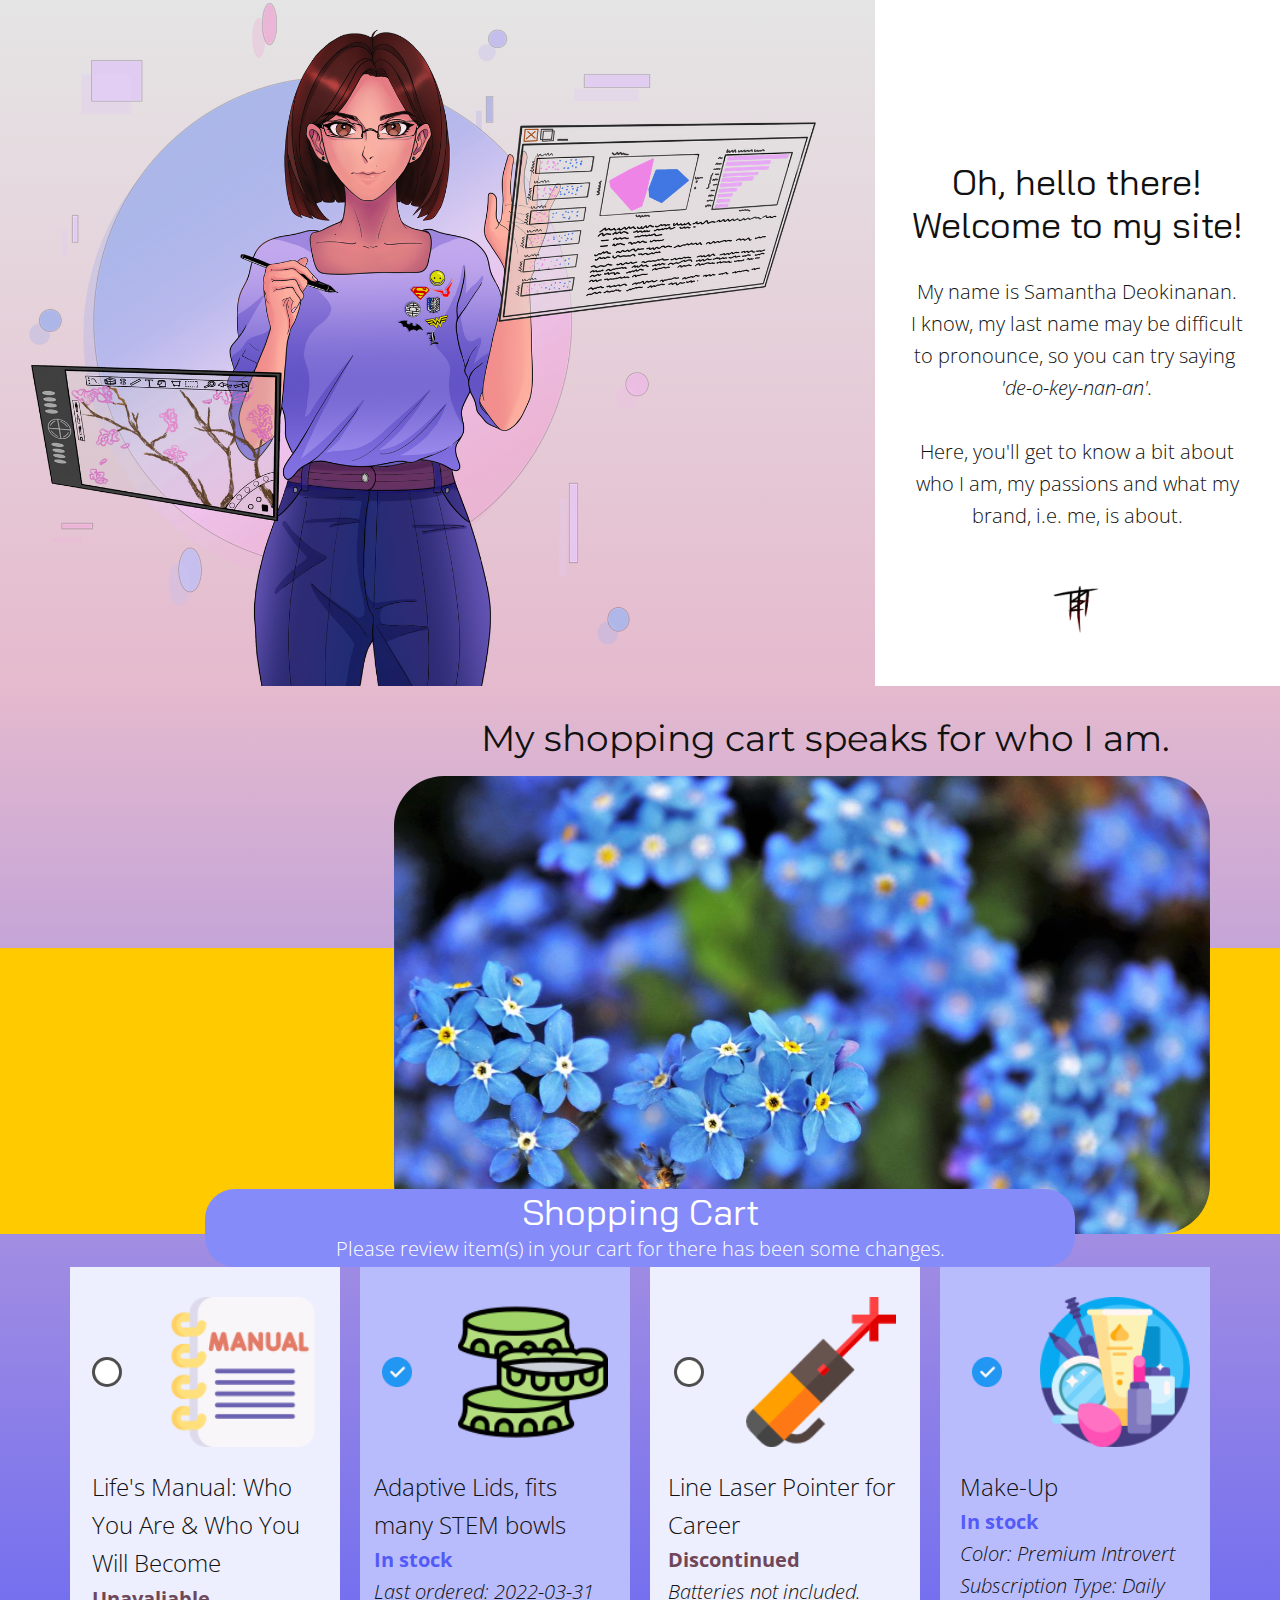
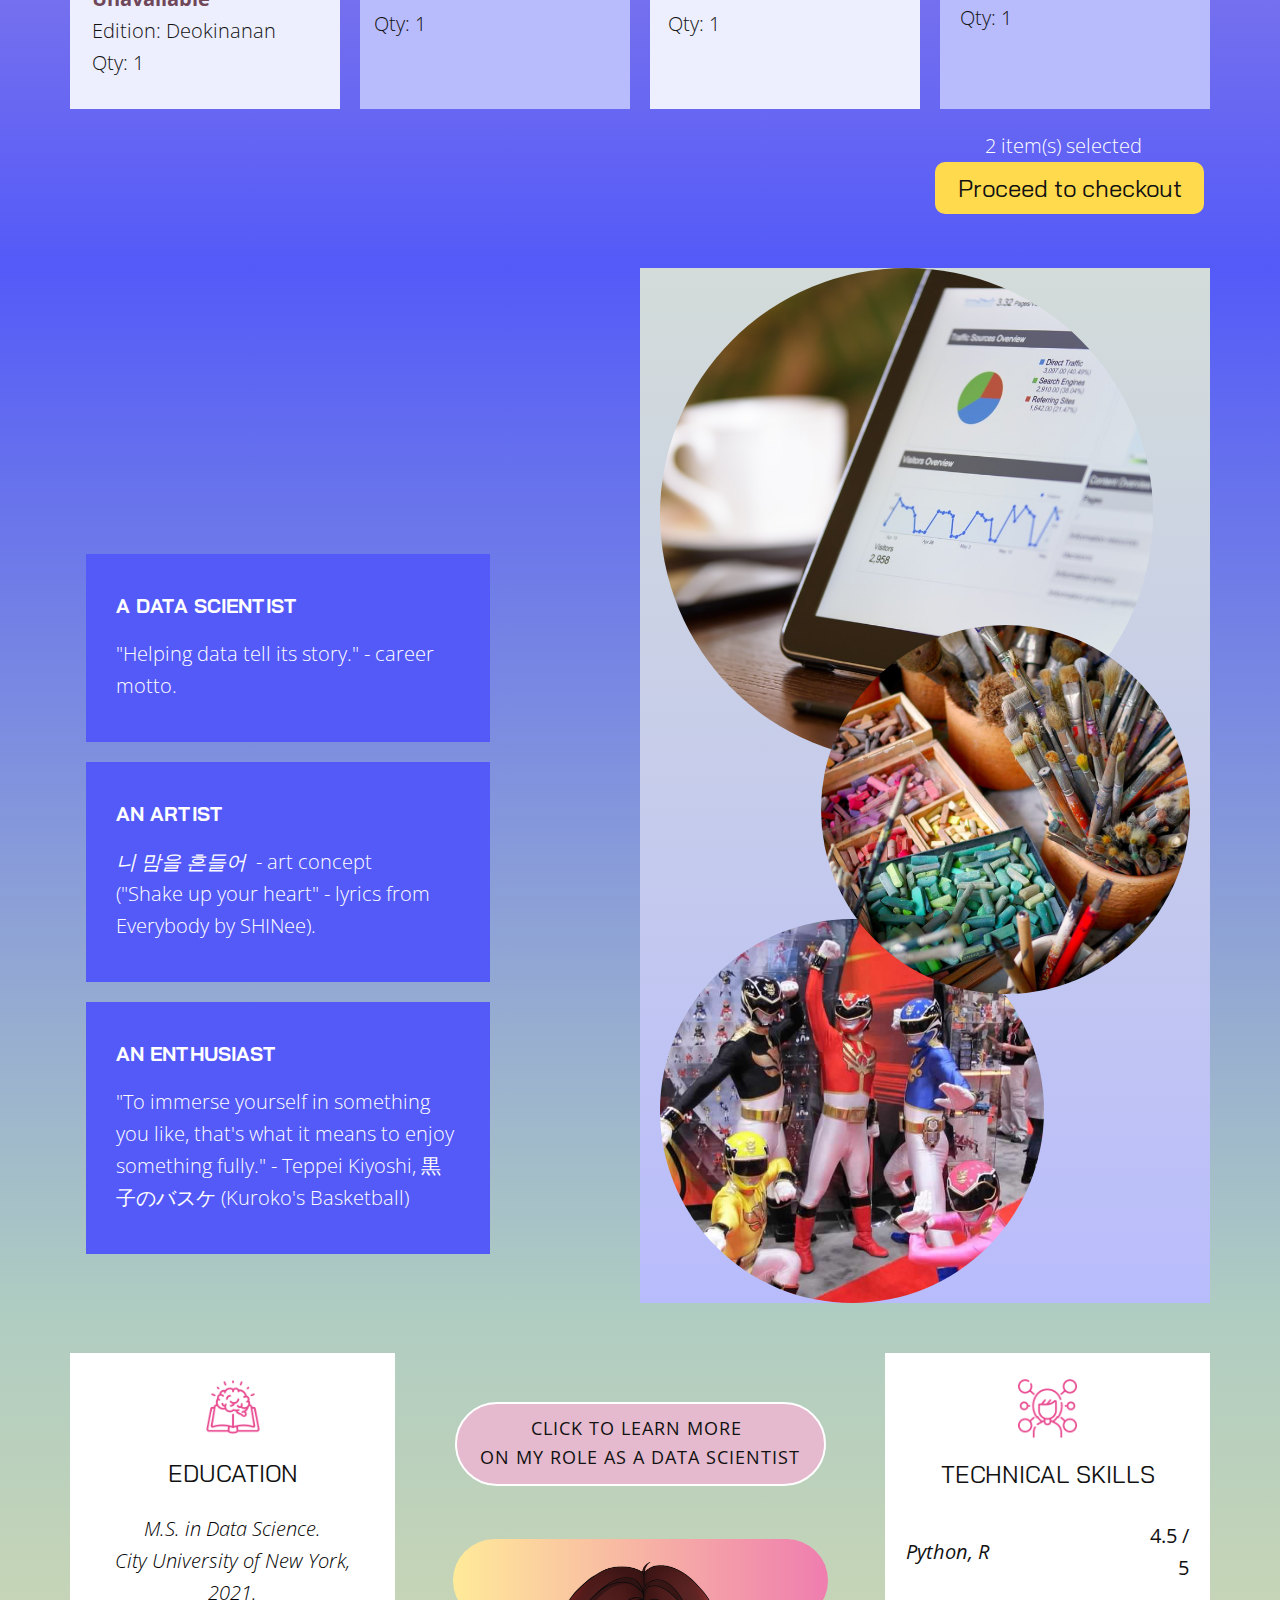
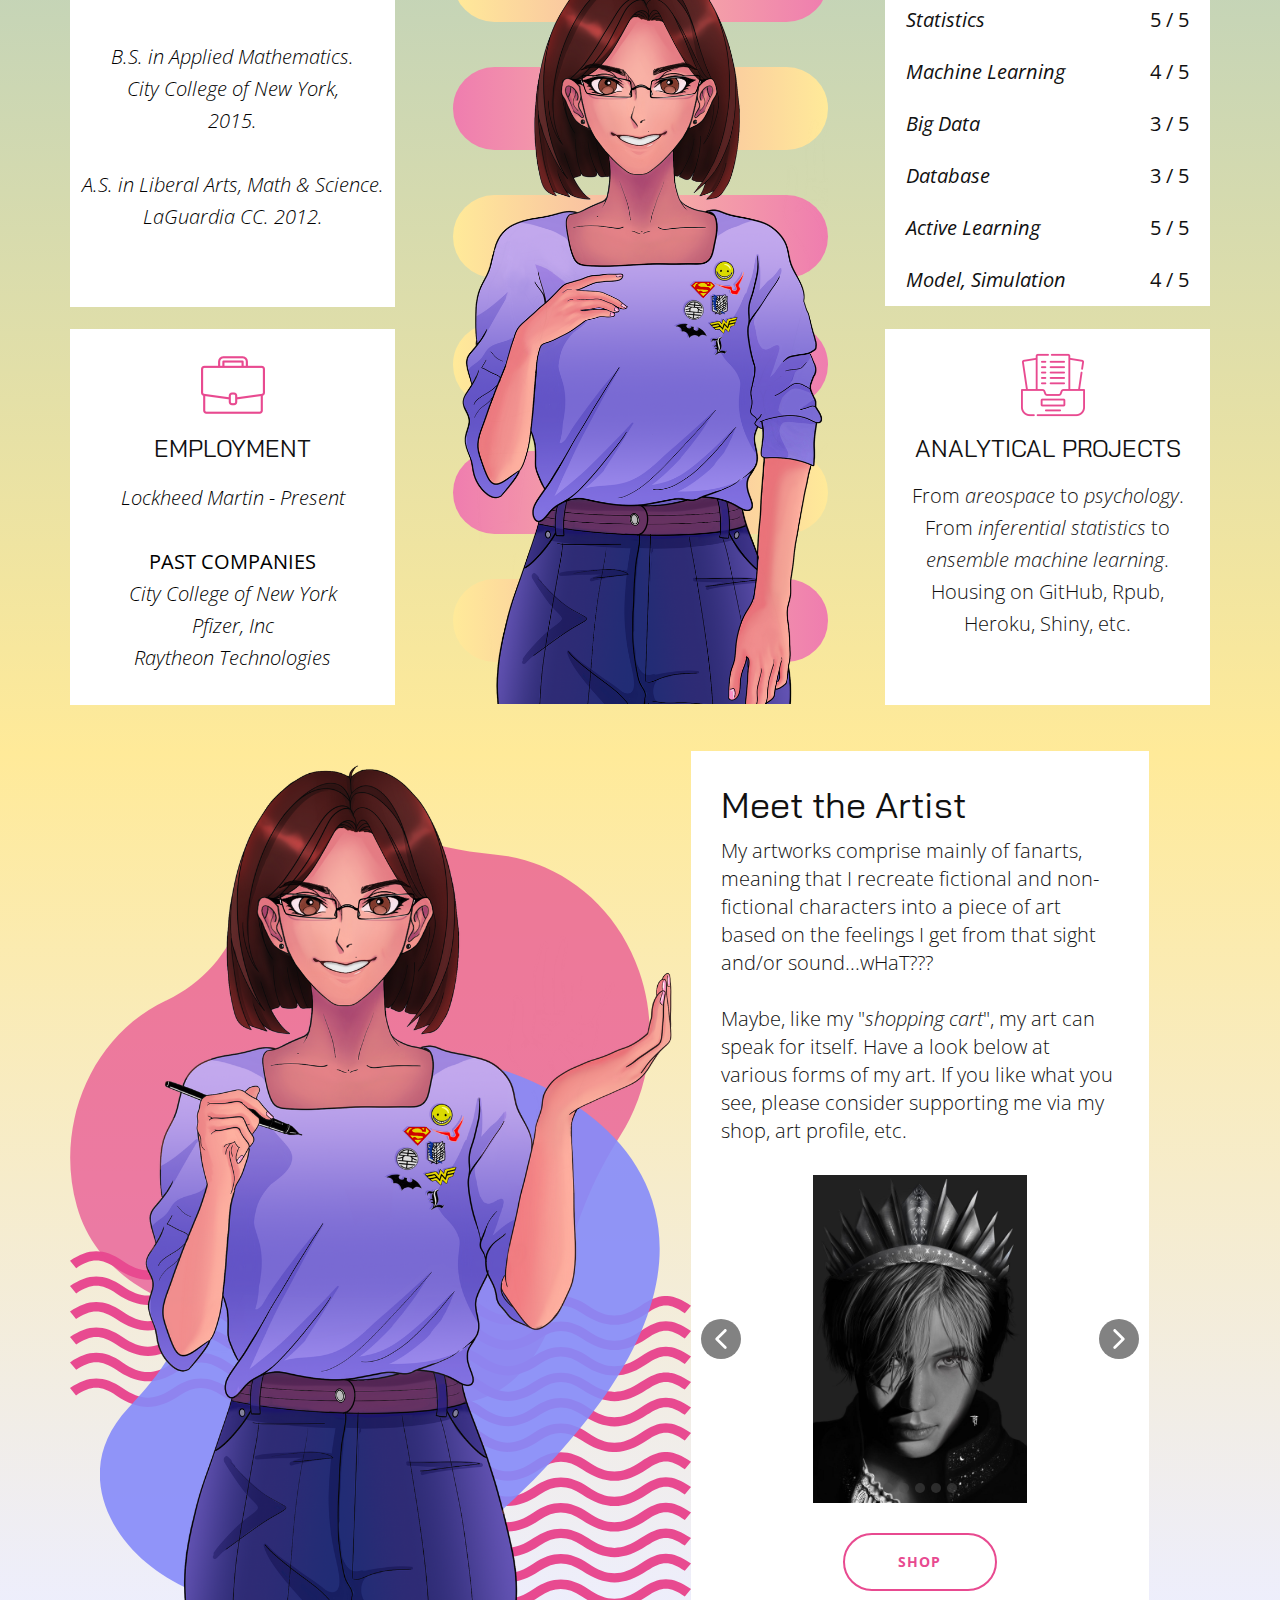
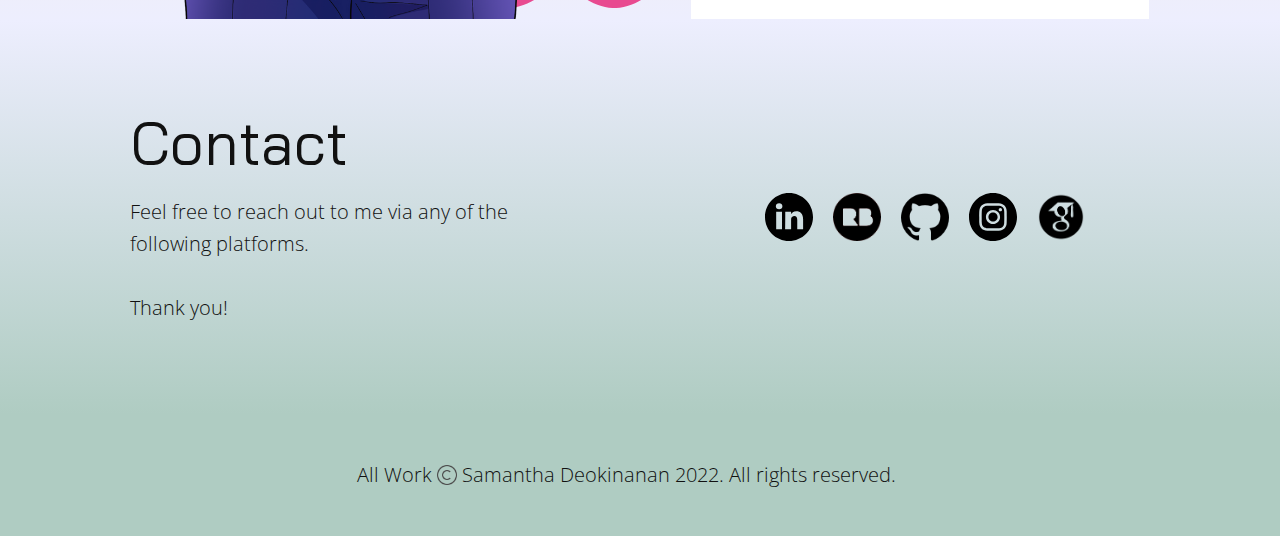
==== Home.html @ 0a77716b "personal site" ====
<!DOCTYPE html>
<html style="font-size: 16px;"><head>
    <meta name="viewport" content="width=device-width, initial-scale=1.0">
    <meta charset="utf-8">
    <meta name="keywords" content="My shopping cart speaks for who I am., Contact">
    <meta name="description" content="Samantha Deokinanan is an enthusiast of many traits, specifically for data science, and multimedia fanart. ">
    <meta name="page_type" content="np-template-header-footer-from-plugin">
    <title>Samantha Deokinanan</title>
    <link rel="stylesheet" href="pagestyle.css" media="screen">
<link rel="stylesheet" href="Home.css" media="screen">
    <script class="u-script" type="text/javascript" src="jquery.js" defer=""></script>
    <script class="u-script" type="text/javascript" src="pagestyle.js" defer=""></script>
    <meta property="og:title" content="Samantha Deokinanan">
    <meta property="og:description" content="Samantha Deokinanan is an enthusiast of many traits, specifically for data science, and multimedia fanart. ">
    <meta property="og:image" content="images/intro_self.png">
    <link id="u-theme-google-font" rel="stylesheet" href="https://fonts.googleapis.com/css?family=Open+Sans:300,300i,400,400i,500,500i,600,600i,700,700i,800,800i|Bai+Jamjuree:200,200i,300,300i,400,400i,500,500i,600,600i,700,700i">
    <link id="u-page-google-font" rel="stylesheet" href="https://fonts.googleapis.com/css?family=Montserrat:100,100i,200,200i,300,300i,400,400i,500,500i,600,600i,700,700i,800,800i,900,900i">
    
    
    
    
    
    
    
    <script type="application/ld+json">{
		"@context": "http://schema.org",
		"@type": "Organization",
		"name": ""
}</script>
    <meta name="theme-color" content="#e84a90">
    <meta property="og:type" content="website">
  </head>
  <body class="u-body u-xl-mode">
    <section class="u-align-center u-clearfix u-gradient u-valign-middle u-section-1" id="carousel_800e">
      <div class="u-clearfix u-expanded-width u-layout-wrap u-layout-wrap-1">
        <div class="u-gutter-0 u-layout">
          <div class="u-layout-row">
            <div class="u-align-left u-container-style u-image u-layout-cell u-size-35-md u-size-35-sm u-size-35-xs u-size-41-lg u-size-41-xl u-image-1" data-image-width="1600" data-image-height="1286">
              <div class="u-container-layout u-container-layout-1"></div>
            </div>
            <div class="u-align-left u-container-style u-layout-cell u-size-19-lg u-size-19-xl u-size-25-md u-size-25-sm u-size-25-xs u-white u-layout-cell-2">
              <div class="u-container-layout u-valign-top-lg u-valign-top-xl u-container-layout-2">
                <h3 class="u-align-center u-text u-text-1">Oh, hello there!<br>Welcome to my site!
                </h3>
                <p class="u-align-center u-text u-text-2"> My name is Samantha Deokinanan.<br>I know, my last name may be difficult to pronounce, so you can try saying&nbsp;<br>
                  <span style="font-style: italic;">'de-o-key-nan-an'.</span>
                  <br>
                  <br>Here, you'll get to know a bit about who I am, my passions and what my brand, i.e. me, is about.
                </p>
                <img class="u-image u-image-default u-preserve-proportions u-image-2" alt="" data-image-width="128" data-image-height="132" src="images/art_signature.png">
              </div>
            </div>
          </div>
        </div>
      </div>
    </section>
    <section class="u-align-center u-clearfix u-gradient u-section-2" id="carousel_6d9b">
      <h2 class="u-align-center-md u-align-center-sm u-align-center-xs u-align-right-lg u-align-right-xl u-custom-font u-font-montserrat u-text u-text-1">My shopping cart speaks for who I am.</h2>
      <div class="u-expanded-width u-palette-4-base u-shape u-shape-rectangle u-shape-1"></div>
      <img class="u-image u-image-round u-radius-50 u-image-1" data-image-width="1280" data-image-height="853" src="images/forget_me_not.jpg">
      <div class="u-align-center u-container-style u-expanded-width-xs u-group u-palette-2-light-1 u-radius-30 u-shape-round u-group-1">
        <div class="u-container-layout u-container-layout-1">
          <h3 class="u-text u-text-default u-text-2">Shopping Cart</h3>
          <p class="u-text u-text-default u-text-3">Please review item(s) in your cart for there has been some changes.</p>
        </div>
      </div>
      <div class="u-clearfix u-expanded-width-xs u-gutter-20 u-layout-wrap u-layout-wrap-1">
        <div class="u-gutter-0 u-layout">
          <div class="u-layout-row">
            <div class="u-container-style u-layout-cell u-palette-2-light-3 u-size-15 u-size-30-md u-layout-cell-1">
              <div class="u-container-layout u-valign-top-sm u-valign-top-xs u-container-layout-2"><span class="u-align-right u-file-icon u-icon u-icon-1"><img src="images/manual.png" alt=""></span><span class="u-align-left u-file-icon u-grey-70 u-icon u-icon-circle u-icon-2"><img src="images/3.png" alt=""></span>
                <p class="u-text u-text-4">
                  <span style="font-size: 1.5rem;">Life's Manual: Who You Are &amp; Who You Will Become<br>
                  </span>
                  <span style="font-weight: 700;" class="u-text-palette-1-dark-2">Unavaliable</span>
                  <br>Edition: Deokinanan<br>Qty: 1
                </p>
              </div>
            </div>
            <div class="u-container-style u-layout-cell u-palette-2-light-2 u-size-15 u-size-30-md u-layout-cell-2">
              <div class="u-container-layout u-container-layout-3"><span class="u-file-icon u-icon u-icon-3"><img src="images/lids.png" alt=""></span><span class="u-file-icon u-icon u-icon-4"><img src="images/checked_circle.png" alt=""></span>
                <p class="u-text u-text-5">
                  <span style="font-size: 24px;" class="u-text-palette-1-dark-2">
                    <font color="#111111">Adaptive Lids, fits many STEM bowls</font>
                  </span>
                  <span style="font-weight: 700;" class="u-text-palette-1-dark-2">
                    <br>
                  </span>
                  <span style="font-weight: 700;" class="u-text-palette-2-base">In stock</span>
                  <br><i>Last ordered: 2022-03-31</i>
                  <br>Qty: 1
                </p>
              </div>
            </div>
            <div class="u-container-style u-layout-cell u-palette-2-light-3 u-size-15 u-size-30-md u-layout-cell-3">
              <div class="u-container-layout u-container-layout-4"><span class="u-file-icon u-icon u-icon-5"><img src="images/laser.png" alt=""></span><span class="u-file-icon u-grey-70 u-icon u-icon-circle u-icon-6"><img src="images/3.png" alt=""></span>
                <p class="u-text u-text-6">
                  <span style="font-size: 24px;" class="u-text-palette-1-dark-2">
                    <font color="#111111">Line Laser Pointer for Career</font>
                  </span>
                  <span style="font-weight: 700;" class="u-text-palette-1-dark-2">
                    <br>Discontinued
                  </span>
                  <br>
                  <span style="font-style: italic;">Batteries not included.</span>
                  <br>Qty: 1
                </p>
              </div>
            </div>
            <div class="u-container-style u-layout-cell u-palette-2-light-2 u-size-15 u-size-30-md u-layout-cell-4">
              <div class="u-container-layout u-container-layout-5"><span class="u-align-right u-file-icon u-icon u-icon-7"><img src="images/makeup.png" alt=""></span><span class="u-file-icon u-icon u-icon-8"><img src="images/checked_circle.png" alt=""></span>
                <p class="u-align-left u-text u-text-7">
                  <span style="font-size: 24px;" class="u-text-palette-1-dark-2">
                    <font color="#111111">Make-Up</font>
                  </span>
                  <span style="font-weight: 700;" class="u-text-palette-1-dark-2">
                    <br>
                    <span class="u-text-palette-2-base">In stock<br>
                    </span>
                  </span>
                  <span style="font-style: italic;">Color: Premium Introvert<br>Subscription Type: Daily
                  </span>
                  <br>Qty: 1
                </p>
              </div>
            </div>
          </div>
        </div>
      </div>
      <p class="u-align-center u-text u-text-body-alt-color u-text-8">2 item(s) selected</p>
      <div class="u-container-style u-group u-palette-4-light-1 u-radius-10 u-shape-round u-group-2">
        <div class="u-container-layout u-container-layout-6">
          <h4 class="u-align-center u-text u-text-9">Proceed to checkout</h4>
        </div>
      </div>
    </section>
    <section class="u-clearfix u-gradient u-section-3" id="carousel_3bad">
      <div class="u-clearfix u-sheet u-valign-middle-lg u-sheet-1">
        <div class="u-container-style u-expanded-width-md u-expanded-width-sm u-expanded-width-xs u-gradient u-group u-shape-rectangle u-group-1">
          <div class="u-container-layout u-valign-top-sm u-valign-top-xs u-container-layout-1">
            <div alt="" class="u-align-left u-image u-image-circle u-image-1" data-image-width="1280" data-image-height="854"></div>
            <div class="u-image u-image-circle u-preserve-proportions u-image-2" alt="" data-image-width="960" data-image-height="657"></div>
            <div alt="" class="u-align-left u-image u-image-circle u-preserve-proportions u-image-3" data-image-width="1280" data-image-height="854"></div>
          </div>
        </div>
        <h3 class="u-hidden-md u-hidden-sm u-hidden-xs u-text u-text-default u-text-white u-text-1" data-animation-name="customAnimationIn" data-animation-duration="1000" data-animation-direction="">Turns out...</h3>
        <h3 class="u-hidden-md u-hidden-sm u-hidden-xs u-hover-feature u-text u-text-default u-text-white u-text-2" data-animation-name="customAnimationIn" data-animation-duration="1000" data-animation-delay="0" data-animation-direction="">I am ordinary...</h3>
        <h3 class="u-hidden-md u-hidden-sm u-hidden-xs u-hover-feature u-text u-text-default u-text-white u-text-3" data-animation-name="customAnimationIn" data-animation-duration="1000" data-animation-delay="0">I am somebody...</h3>
        <h3 class="u-hidden-md u-hidden-sm u-hidden-xs u-text u-text-default u-text-white u-text-4" data-animation-name="customAnimationIn" data-animation-duration="1000" data-animation-delay="0" data-animation-out="1">I am...</h3>
        <div class="u-expanded-width-md u-expanded-width-sm u-expanded-width-xs u-list u-list-1">
          <div class="u-repeater u-repeater-1">
            <div class="u-align-left u-container-style u-list-item u-palette-2-base u-repeater-item u-shape-rectangle u-list-item-1">
              <div class="u-container-layout u-similar-container u-container-layout-2">
                <h5 class="u-text u-text-5"> A data scientist</h5>
                <p class="u-text u-text-6">"Helping data tell its story." - career motto.<br>
                </p>
              </div>
            </div>
            <div class="u-align-left u-container-style u-list-item u-palette-2-base u-repeater-item u-shape-rectangle u-list-item-2">
              <div class="u-container-layout u-similar-container u-container-layout-3">
                <h5 class="u-text u-text-7">an artist</h5>
                <p class="u-text u-text-8"><i> 니 맘을 흔들어</i>&nbsp; - art concept<br>("Shake up your heart" - lyrics from Everybody by SHINee).
                </p>
              </div>
            </div>
            <div class="u-align-left u-container-style u-list-item u-palette-2-base u-repeater-item u-shape-rectangle u-list-item-3">
              <div class="u-container-layout u-similar-container u-container-layout-4">
                <h5 class="u-text u-text-9"> an Enthusiast</h5>
                <p class="u-text u-text-10"> "To immerse yourself in something you like, that's what it means to enjoy something fully." - Teppei Kiyoshi, 黒子のバスケ (Kuroko's Basketball)</p>
              </div>
            </div>
          </div>
        </div>
      </div>
      
      
    </section>
    <section class="u-clearfix u-gradient u-section-4" id="carousel_2b1c">
      <div class="u-clearfix u-sheet u-sheet-1">
        <div class="u-clearfix u-expanded-width-xs u-gutter-32 u-layout-wrap u-layout-wrap-1">
          <div class="u-gutter-0 u-layout">
            <div class="u-layout-row">
              <div class="u-container-style u-layout-cell u-size-60 u-white u-layout-cell-1">
                <div class="u-container-layout u-container-layout-1"><span class="u-file-icon u-icon u-spacing-18 u-text-palette-1-base u-icon-1"><img src="images/1.png" alt=""></span>
                  <h4 class="u-align-center u-text u-text-1">EDUCATION</h4>
                  <p class="u-align-center u-text u-text-black u-text-2">M.S. in Data Science.<br>City University of New York,<br>2021.<br>
                    <br>B.S. in Applied Mathematics.<br>City College of New York,<br>2015.<br>
                    <br>A.S. in Liberal Arts, Math &amp; Science.<br>LaGuardia CC. 2012.
                  </p>
                </div>
              </div>
            </div>
          </div>
        </div>
        <div class="u-clearfix u-expanded-width-xs u-gutter-32 u-layout-wrap u-layout-wrap-2">
          <div class="u-gutter-0 u-layout">
            <div class="u-layout-row">
              <div class="u-container-style u-layout-cell u-size-60 u-white u-layout-cell-2">
                <div class="u-container-layout u-container-layout-2"><span class="u-align-center u-file-icon u-icon u-icon-rectangle u-spacing-18 u-text-palette-1-base u-icon-2"><img src="images/5.png" alt=""></span>
                  <h4 class="u-align-center u-text u-text-3">TECHNICAL SKILLS</h4>
                  <div class="u-expanded-width-md u-expanded-width-sm u-expanded-width-xs u-table u-table-responsive u-table-1">
                    <table class="u-table-entity">
                      <colgroup>
                        <col width="75.45%">
                        <col width="24.55%">
                      </colgroup>
                      <tbody class="u-align-left u-table-body u-table-body-1">
                        <tr style="height: 45px;">
                          <td class="u-table-cell u-table-cell-1">Python, R</td>
                          <td class="u-align-right u-table-cell u-table-cell-2">4.5 / 5</td>
                        </tr>
                        <tr style="height: 45px;">
                          <td class="u-table-cell u-table-cell-3">Statistics</td>
                          <td class="u-align-right u-table-cell u-table-cell-4">5 / 5</td>
                        </tr>
                        <tr style="height: 45px;">
                          <td class="u-table-cell u-table-cell-5">Machine Learning</td>
                          <td class="u-align-right u-table-cell u-table-cell-6">4 / 5</td>
                        </tr>
                        <tr style="height: 45px;">
                          <td class="u-table-cell u-table-cell-7">Big Data</td>
                          <td class="u-align-right u-table-cell u-table-cell-8">3 / 5</td>
                        </tr>
                        <tr style="height: 45px;">
                          <td class="u-table-cell u-table-cell-9">Database</td>
                          <td class="u-align-right u-table-cell u-table-cell-10">3 / 5</td>
                        </tr>
                        <tr style="height: 45px;">
                          <td class="u-table-cell u-table-cell-11">Active Learning</td>
                          <td class="u-align-right u-table-cell u-table-cell-12">5 / 5</td>
                        </tr>
                        <tr style="height: 45px;">
                          <td class="u-table-cell u-table-cell-13">Model, Simulation</td>
                          <td class="u-align-right u-table-cell u-table-cell-14">4 / 5</td>
                        </tr>
                      </tbody>
                    </table>
                  </div>
                </div>
              </div>
            </div>
          </div>
        </div>
        <a href="https://www.linkedin.com/in/samantha-deokinanan-35766295/" class="u-border-2 u-border-hover-white u-border-white u-btn u-btn-round u-button-style u-hover-white u-palette-3-light-1 u-radius-50 u-btn-1" target="_blank">
          <span style="font-weight: 400;">Click to learn more&nbsp;<br>
          </span>
          <span style="font-weight: 400;">on my role as a data Scientist</span>
        </a>
        <div class="u-expanded-width-xs u-list u-list-1">
          <div class="u-repeater u-repeater-1">
            <div class="u-container-style u-custom-item u-gradient u-list-item u-radius-50 u-repeater-item u-shape-round u-list-item-1">
              <div class="u-container-layout u-similar-container u-container-layout-3"></div>
            </div>
            <div class="u-container-style u-custom-item u-gradient u-list-item u-radius-50 u-repeater-item u-shape-round u-list-item-2">
              <div class="u-container-layout u-similar-container u-container-layout-4"></div>
            </div>
            <div class="u-container-style u-custom-item u-gradient u-list-item u-radius-50 u-repeater-item u-shape-round u-list-item-3">
              <div class="u-container-layout u-similar-container u-container-layout-5"></div>
            </div>
            <div class="u-container-style u-custom-item u-gradient u-list-item u-radius-50 u-repeater-item u-shape-round u-list-item-4">
              <div class="u-container-layout u-similar-container u-container-layout-6"></div>
            </div>
            <div class="u-container-style u-custom-item u-gradient u-list-item u-radius-50 u-repeater-item u-shape-round u-list-item-5">
              <div class="u-container-layout u-similar-container u-container-layout-7"></div>
            </div>
            <div class="u-container-style u-custom-item u-gradient u-list-item u-radius-50 u-repeater-item u-shape-round u-list-item-6">
              <div class="u-container-layout u-similar-container u-container-layout-8"></div>
            </div>
          </div>
        </div>
        <img class="u-expanded-width-xs u-image u-image-1" src="images/myself.png" data-image-width="717" data-image-height="1600">
        <div class="u-clearfix u-expanded-width-xs u-gutter-32 u-layout-wrap u-layout-wrap-3">
          <div class="u-gutter-0 u-layout">
            <div class="u-layout-row">
              <div class="u-container-style u-layout-cell u-size-60 u-white u-layout-cell-3">
                <div class="u-container-layout u-container-layout-9"><span class="u-file-icon u-icon u-text-palette-1-base u-icon-3"><img src="images/6.png" alt=""></span>
                  <h4 class="u-align-center u-text u-text-4">ANALYTICAL PROJECTS</h4>
                  <p class="u-align-center u-text u-text-5">From <i>areospace</i> to <i>psychology</i>.<br>From <i>inferential statistics</i> to <i>ensemble machine learning</i>.<br>Housing on GitHub, Rpub, Heroku, Shiny, etc.<br>
                  </p>
                </div>
              </div>
            </div>
          </div>
        </div>
        <div class="u-clearfix u-expanded-width-xs u-gutter-32 u-layout-wrap u-layout-wrap-4">
          <div class="u-gutter-0 u-layout">
            <div class="u-layout-row">
              <div class="u-container-style u-layout-cell u-size-60 u-white u-layout-cell-4">
                <div class="u-container-layout u-container-layout-10"><span class="u-file-icon u-icon u-text-palette-1-base u-icon-4"><img src="images/7.png" alt=""></span>
                  <h4 class="u-align-center u-text u-text-6">EMPLOYMENT</h4>
                  <p class="u-align-center u-text u-text-black u-text-7">Lockheed Martin - Present<br>
                    <br>
                    <span style="font-weight: 400; font-style: normal;">PAST COMPANIES</span>
                    <br>City College of New York<br>Pfizer, Inc<br> Raytheon Technologies
                  </p>
                </div>
              </div>
            </div>
          </div>
        </div>
      </div>
    </section>
    <section class="u-align-center u-clearfix u-gradient u-section-5" id="carousel_db9a">
      <div class="u-clearfix u-sheet u-valign-middle-xl u-sheet-1">
        <div class="u-clearfix u-group-elements u-group-elements-1">
          <div class="u-shape u-shape-svg u-text-palette-1-base u-shape-1">
            <svg class="u-svg-link" preserveAspectRatio="none" viewBox="0 0 160 100" style=""><use xmlns:xlink="http://www.w3.org/1999/xlink" xlink:href="#svg-1f74"></use></svg>
            <svg class="u-svg-content" viewBox="0 0 160 100" x="0px" y="0px" id="svg-1f74"><path d="M133,27.2c-13.9,9.9-25.8,9.9-39.8,0c-9.1-6.4-16.8-6.4-25.9,0c-13.8,9.8-25.1,9.8-38.9,0c-9.2-6.5-15.4-6.5-24.6,0L0,22.4
	c11.2-8,20.6-8.3,32.2,0c11,7.8,19,8.7,31.3,0c11.6-8.3,22.4-7.9,33.5,0c11.4,8.2,20.3,8.5,32.2,0c11.6-8.3,19.2-8.3,30.8,0
	l-3.8,4.8C146.9,20.6,142.3,20.6,133,27.2z M133,11c-13.9,9.9-25.8,9.9-39.8,0c-9.1-6.4-16.8-6.4-25.9,0c-13.8,9.8-25.1,9.8-38.9,0
	C19.2,4.5,13,4.5,3.8,11L0,6.2c11.2-8,20.6-8.3,32.2,0c11,7.8,19,8.7,31.3,0c11.6-8.3,22.4-7.9,33.5,0c11.4,8.2,20.3,8.5,32.2,0
	c11.6-8.3,19.2-8.3,30.8,0l-3.8,4.8C146.9,4.4,142.3,4.4,133,11z M32.2,38.8c11,7.8,19,8.7,31.3,0c11.6-8.3,22.4-7.9,33.5,0
	c11.4,8.2,20.3,8.5,32.2,0c11.6-8.3,19.2-8.3,30.8,0l-3.8,4.8c-9.3-6.6-13.9-6.6-23.3,0c-13.9,9.9-25.8,9.9-39.8,0
	c-9.1-6.4-16.8-6.4-25.9,0c-13.8,9.8-25.1,9.8-38.9,0c-9.2-6.5-15.4-6.5-24.6,0L0,38.8C11.2,30.8,20.6,30.5,32.2,38.8z M133,76.2
	c-13.9,9.9-25.8,9.9-39.8,0c-9.1-6.4-16.8-6.4-25.9,0c-13.8,9.8-25.1,9.8-38.9,0c-9.2-6.5-15.4-6.5-24.6,0L0,71.4
	c11.2-8,20.6-8.3,32.2,0c11,7.8,19,8.7,31.3,0c11.6-8.3,22.4-7.9,33.5,0c11.4,8.2,20.3,8.5,32.2,0c11.6-8.3,19.2-8.3,30.8,0
	l-3.8,4.8C146.9,69.6,142.3,69.6,133,76.2z M133,60c-13.9,9.9-25.8,9.9-39.8,0c-9.1-6.4-16.8-6.4-25.9,0c-13.8,9.8-25.1,9.8-38.9,0
	c-9.2-6.5-15.4-6.5-24.6,0L0,55.2c11.2-8,20.6-8.3,32.2,0c11,7.8,19,8.7,31.3,0c11.6-8.3,22.4-7.9,33.5,0c11.4,8.2,20.3,8.5,32.2,0
	c11.6-8.3,19.2-8.3,30.8,0l-3.8,4.8C146.9,53.4,142.3,53.4,133,60z M32.2,87.8c11,7.8,19,8.7,31.3,0c11.6-8.3,22.4-7.9,33.5,0
	c11.4,8.2,20.3,8.5,32.2,0c11.6-8.3,19.2-8.3,30.8,0l-3.8,4.8c-9.3-6.6-13.9-6.6-23.3,0c-13.9,9.9-25.8,9.9-39.8,0
	c-9.1-6.4-16.8-6.4-25.9,0c-13.8,9.8-25.1,9.8-38.9,0c-9.2-6.5-15.4-6.5-24.6,0L0,87.8C11.2,79.8,20.6,79.5,32.2,87.8z"></path></svg>
          </div>
          <div class="u-shape u-shape-svg u-text-palette-1-base u-shape-2">
            <svg class="u-svg-link" preserveAspectRatio="none" viewBox="0 0 160 100" style=""><use xmlns:xlink="http://www.w3.org/1999/xlink" xlink:href="#svg-1a3a"></use></svg>
            <svg class="u-svg-content" viewBox="0 0 160 100" x="0px" y="0px" id="svg-1a3a"><path d="M133,27.2c-13.9,9.9-25.8,9.9-39.8,0c-9.1-6.4-16.8-6.4-25.9,0c-13.8,9.8-25.1,9.8-38.9,0c-9.2-6.5-15.4-6.5-24.6,0L0,22.4
	c11.2-8,20.6-8.3,32.2,0c11,7.8,19,8.7,31.3,0c11.6-8.3,22.4-7.9,33.5,0c11.4,8.2,20.3,8.5,32.2,0c11.6-8.3,19.2-8.3,30.8,0
	l-3.8,4.8C146.9,20.6,142.3,20.6,133,27.2z M133,11c-13.9,9.9-25.8,9.9-39.8,0c-9.1-6.4-16.8-6.4-25.9,0c-13.8,9.8-25.1,9.8-38.9,0
	C19.2,4.5,13,4.5,3.8,11L0,6.2c11.2-8,20.6-8.3,32.2,0c11,7.8,19,8.7,31.3,0c11.6-8.3,22.4-7.9,33.5,0c11.4,8.2,20.3,8.5,32.2,0
	c11.6-8.3,19.2-8.3,30.8,0l-3.8,4.8C146.9,4.4,142.3,4.4,133,11z M32.2,38.8c11,7.8,19,8.7,31.3,0c11.6-8.3,22.4-7.9,33.5,0
	c11.4,8.2,20.3,8.5,32.2,0c11.6-8.3,19.2-8.3,30.8,0l-3.8,4.8c-9.3-6.6-13.9-6.6-23.3,0c-13.9,9.9-25.8,9.9-39.8,0
	c-9.1-6.4-16.8-6.4-25.9,0c-13.8,9.8-25.1,9.8-38.9,0c-9.2-6.5-15.4-6.5-24.6,0L0,38.8C11.2,30.8,20.6,30.5,32.2,38.8z M133,76.2
	c-13.9,9.9-25.8,9.9-39.8,0c-9.1-6.4-16.8-6.4-25.9,0c-13.8,9.8-25.1,9.8-38.9,0c-9.2-6.5-15.4-6.5-24.6,0L0,71.4
	c11.2-8,20.6-8.3,32.2,0c11,7.8,19,8.7,31.3,0c11.6-8.3,22.4-7.9,33.5,0c11.4,8.2,20.3,8.5,32.2,0c11.6-8.3,19.2-8.3,30.8,0
	l-3.8,4.8C146.9,69.6,142.3,69.6,133,76.2z M133,60c-13.9,9.9-25.8,9.9-39.8,0c-9.1-6.4-16.8-6.4-25.9,0c-13.8,9.8-25.1,9.8-38.9,0
	c-9.2-6.5-15.4-6.5-24.6,0L0,55.2c11.2-8,20.6-8.3,32.2,0c11,7.8,19,8.7,31.3,0c11.6-8.3,22.4-7.9,33.5,0c11.4,8.2,20.3,8.5,32.2,0
	c11.6-8.3,19.2-8.3,30.8,0l-3.8,4.8C146.9,53.4,142.3,53.4,133,60z M32.2,87.8c11,7.8,19,8.7,31.3,0c11.6-8.3,22.4-7.9,33.5,0
	c11.4,8.2,20.3,8.5,32.2,0c11.6-8.3,19.2-8.3,30.8,0l-3.8,4.8c-9.3-6.6-13.9-6.6-23.3,0c-13.9,9.9-25.8,9.9-39.8,0
	c-9.1-6.4-16.8-6.4-25.9,0c-13.8,9.8-25.1,9.8-38.9,0c-9.2-6.5-15.4-6.5-24.6,0L0,87.8C11.2,79.8,20.6,79.5,32.2,87.8z"></path></svg>
          </div>
        </div>
        <div class="u-shape u-shape-svg u-text-palette-1-base u-shape-3">
          <svg class="u-svg-link" preserveAspectRatio="none" viewBox="0 0 160 100" style=""><use xmlns:xlink="http://www.w3.org/1999/xlink" xlink:href="#svg-fbbf"></use></svg>
          <svg class="u-svg-content" viewBox="0 0 160 100" x="0px" y="0px" id="svg-fbbf"><path d="M133,27.2c-13.9,9.9-25.8,9.9-39.8,0c-9.1-6.4-16.8-6.4-25.9,0c-13.8,9.8-25.1,9.8-38.9,0c-9.2-6.5-15.4-6.5-24.6,0L0,22.4
	c11.2-8,20.6-8.3,32.2,0c11,7.8,19,8.7,31.3,0c11.6-8.3,22.4-7.9,33.5,0c11.4,8.2,20.3,8.5,32.2,0c11.6-8.3,19.2-8.3,30.8,0
	l-3.8,4.8C146.9,20.6,142.3,20.6,133,27.2z M133,11c-13.9,9.9-25.8,9.9-39.8,0c-9.1-6.4-16.8-6.4-25.9,0c-13.8,9.8-25.1,9.8-38.9,0
	C19.2,4.5,13,4.5,3.8,11L0,6.2c11.2-8,20.6-8.3,32.2,0c11,7.8,19,8.7,31.3,0c11.6-8.3,22.4-7.9,33.5,0c11.4,8.2,20.3,8.5,32.2,0
	c11.6-8.3,19.2-8.3,30.8,0l-3.8,4.8C146.9,4.4,142.3,4.4,133,11z M32.2,38.8c11,7.8,19,8.7,31.3,0c11.6-8.3,22.4-7.9,33.5,0
	c11.4,8.2,20.3,8.5,32.2,0c11.6-8.3,19.2-8.3,30.8,0l-3.8,4.8c-9.3-6.6-13.9-6.6-23.3,0c-13.9,9.9-25.8,9.9-39.8,0
	c-9.1-6.4-16.8-6.4-25.9,0c-13.8,9.8-25.1,9.8-38.9,0c-9.2-6.5-15.4-6.5-24.6,0L0,38.8C11.2,30.8,20.6,30.5,32.2,38.8z M133,76.2
	c-13.9,9.9-25.8,9.9-39.8,0c-9.1-6.4-16.8-6.4-25.9,0c-13.8,9.8-25.1,9.8-38.9,0c-9.2-6.5-15.4-6.5-24.6,0L0,71.4
	c11.2-8,20.6-8.3,32.2,0c11,7.8,19,8.7,31.3,0c11.6-8.3,22.4-7.9,33.5,0c11.4,8.2,20.3,8.5,32.2,0c11.6-8.3,19.2-8.3,30.8,0
	l-3.8,4.8C146.9,69.6,142.3,69.6,133,76.2z M133,60c-13.9,9.9-25.8,9.9-39.8,0c-9.1-6.4-16.8-6.4-25.9,0c-13.8,9.8-25.1,9.8-38.9,0
	c-9.2-6.5-15.4-6.5-24.6,0L0,55.2c11.2-8,20.6-8.3,32.2,0c11,7.8,19,8.7,31.3,0c11.6-8.3,22.4-7.9,33.5,0c11.4,8.2,20.3,8.5,32.2,0
	c11.6-8.3,19.2-8.3,30.8,0l-3.8,4.8C146.9,53.4,142.3,53.4,133,60z M32.2,87.8c11,7.8,19,8.7,31.3,0c11.6-8.3,22.4-7.9,33.5,0
	c11.4,8.2,20.3,8.5,32.2,0c11.6-8.3,19.2-8.3,30.8,0l-3.8,4.8c-9.3-6.6-13.9-6.6-23.3,0c-13.9,9.9-25.8,9.9-39.8,0
	c-9.1-6.4-16.8-6.4-25.9,0c-13.8,9.8-25.1,9.8-38.9,0c-9.2-6.5-15.4-6.5-24.6,0L0,87.8C11.2,79.8,20.6,79.5,32.2,87.8z"></path></svg>
        </div>
        <div class="u-opacity u-opacity-70 u-shape u-shape-svg u-text-palette-1-base u-shape-4">
          <svg class="u-svg-link" preserveAspectRatio="none" viewBox="0 0 160 150" style=""><use xmlns:xlink="http://www.w3.org/1999/xlink" xlink:href="#svg-feff"></use></svg>
          <svg class="u-svg-content" viewBox="0 0 160 150" x="0px" y="0px" id="svg-feff"><path d="M43.2,126.9c14.2,1.3,27.6,7,39.1,15.6c8.3,6.1,19.4,10.3,32.7,5.3c11.7-4.4,18.6-17.4,21-30.2c2.6-13.3,8.1-25.9,15.7-37.1
	c8.3-12.1,10.8-27.9,5.3-42.7C150.5,20.3,134.6,9,117,7.6C107.9,6.9,98.8,5,90.1,1.9C83-0.6,75-0.7,67.4,2.1
	c-9.9,3.7-17,11.6-20.1,21c-3.3,10.1-10.9,18-20.6,22.2c-0.1,0-0.1,0.1-0.2,0.1c-20.3,8.9-31,32-24.6,53.2
	C6.9,115.6,25.2,125.2,43.2,126.9z"></path></svg>
        </div>
        <div class="u-rotation-parent u-rotation-parent-1">
          <div class="u-opacity u-opacity-90 u-rotate-270 u-shape u-shape-svg u-text-palette-2-light-1 u-shape-5">
            <svg class="u-svg-link" preserveAspectRatio="none" viewBox="0 0 160 110" style=""><use xmlns:xlink="http://www.w3.org/1999/xlink" xlink:href="#svg-c606"></use></svg>
            <svg class="u-svg-content" viewBox="0 0 160 110" x="0px" y="0px" id="svg-c606"><path d="M57.5,5.6c-17-10.9-35.9-4.1-45.4,4.5C-4.4,24.9-13.6,56.8,50.4,93.6c106.8,61.5,141.6-69.8,77.4-78.5
	C84.5,9.3,88.9,25.8,57.5,5.6z"></path></svg>
          </div>
        </div>
        <div class="u-clearfix u-expanded-width-lg u-expanded-width-md u-expanded-width-sm u-expanded-width-xs u-layout-wrap u-layout-wrap-1">
          <div class="u-gutter-0 u-layout">
            <div class="u-layout-row">
              <div class="u-container-style u-image u-layout-cell u-size-33 u-image-1" data-image-width="943" data-image-height="1600">
                <div class="u-container-layout u-container-layout-1"></div>
              </div>
              <div class="u-align-left u-container-style u-layout-cell u-size-27 u-white u-layout-cell-2">
                <div class="u-container-layout u-container-layout-2">
                  <h3 class="u-text u-text-1">Meet the Artist</h3>
                  <p class="u-text u-text-2">My artworks comprise mainly of fanarts, meaning that I recreate fictional and non-fictional characters into a piece of art based on the feelings I get from that sight and/or sound...wHaT???<br>
                    <br>Maybe, like my "<span style="font-style: italic;">shopping cart</span>", my art can speak for itself. Have a look below at various forms of my art. If you like what you see, please consider supporting me via my shop, art profile, etc.
                  </p>
                  <div class="u-carousel u-expanded-width u-gallery u-gallery-slider u-layout-carousel u-lightbox u-no-transition u-show-text-on-hover u-gallery-1" data-interval="3000" data-u-ride="carousel" id="carousel-dc9e">
                    <ol class="u-absolute-hcenter u-carousel-indicators u-carousel-indicators-1">
                      <li data-u-target="#carousel-dc9e" data-u-slide-to="0" class="u-active u-grey-70 u-shape-circle" style="width: 10px; height: 10px;"></li>
                      <li data-u-target="#carousel-dc9e" data-u-slide-to="1" class="u-grey-70 u-shape-circle" style="width: 10px; height: 10px;"></li>
                      <li data-u-target="#carousel-dc9e" data-u-slide-to="2" class="u-grey-70 u-shape-circle" style="width: 10px; height: 10px;"></li>
                      <li data-u-target="#carousel-dc9e" data-u-slide-to="3" class="u-grey-70 u-shape-circle" style="width: 10px; height: 10px;"></li>
                      <li data-u-target="#carousel-dc9e" data-u-slide-to="4" class="u-grey-70 u-shape-circle" style="width: 10px; height: 10px;"></li>
                    </ol>
                    <div class="u-carousel-inner u-gallery-inner" role="listbox">
                      <div class="u-active u-carousel-item u-effect-fade u-gallery-item u-carousel-item-1">
                        <div class="u-back-slide" data-image-width="1040" data-image-height="1600">
                          <img class="u-back-image u-expanded u-image-contain u-back-image-1" src="images/TaeminWant.jpg">
                        </div>
                        <div class="u-align-center u-over-slide u-shading u-valign-bottom u-over-slide-1">
                          <h3 class="u-gallery-heading">Digital Portaits</h3>
                          <p class="u-gallery-text">TAEMIN | WANT</p>
                        </div>
                      </div>
                      <div class="u-carousel-item u-effect-fade u-gallery-item u-carousel-item-2">
                        <div class="u-back-slide" data-image-width="1253" data-image-height="1600">
                          <img class="u-back-image u-expanded u-image-contain" src="images/Jonghyun-maybetomorrow.jpg">
                        </div>
                        <div class="u-align-center u-over-slide u-shading u-valign-bottom u-over-slide-2">
                          <h3 class="u-gallery-heading">Mixed-Media Portaits</h3>
                          <p class="u-gallery-text">Jonghyun | Maybe Tomorrow</p>
                        </div>
                      </div>
                      <div class="u-carousel-item u-effect-fade u-gallery-item u-carousel-item-3">
                        <div class="u-back-slide" data-image-width="1229" data-image-height="1600">
                          <img class="u-back-image u-expanded u-image-contain" src="images/Chester.jpeg">
                        </div>
                        <div class="u-align-center u-over-slide u-shading u-valign-bottom u-over-slide-3">
                          <h3 class="u-gallery-heading">Pencil Portaits</h3>
                          <p class="u-gallery-text">Chester Bennington | My Voice</p>
                        </div>
                      </div>
                      <div class="u-carousel-item u-effect-fade u-gallery-item u-carousel-item-4">
                        <div class="u-back-slide" data-image-width="1600" data-image-height="1280">
                          <img class="u-back-image u-expanded u-image-contain" src="images/howl_moving_castle.jpg">
                        </div>
                        <div class="u-align-center u-over-slide u-shading u-valign-bottom u-over-slide-4">
                          <h3 class="u-gallery-heading">Semi-Realism Characters</h3>
                          <p class="u-gallery-text">Howl's Moving Castle</p>
                        </div>
                      </div>
                      <div class="u-carousel-item u-effect-fade u-gallery-item u-carousel-item-5">
                        <div class="u-back-slide" data-image-width="1440" data-image-height="1600">
                          <img class="u-back-image u-expanded u-image-contain" src="images/balance_unlimited.png">
                        </div>
                        <div class="u-align-center u-over-slide u-shading u-valign-bottom u-over-slide-5">
                          <h3 class="u-gallery-heading">Anime Characters</h3>
                          <p class="u-gallery-text">富豪刑事 Balance:UNLIMITED</p>
                        </div>
                      </div>
                    </div>
                    <a class="u-absolute-vcenter u-carousel-control u-carousel-control-prev u-grey-70 u-icon-circle u-opacity u-opacity-70 u-spacing-10 u-text-white u-carousel-control-1" href="#carousel-dc9e" role="button" data-u-slide="prev">
                      <span aria-hidden="true">
                        <svg viewBox="0 0 451.847 451.847"><path d="M97.141,225.92c0-8.095,3.091-16.192,9.259-22.366L300.689,9.27c12.359-12.359,32.397-12.359,44.751,0
c12.354,12.354,12.354,32.388,0,44.748L173.525,225.92l171.903,171.909c12.354,12.354,12.354,32.391,0,44.744
c-12.354,12.365-32.386,12.365-44.745,0l-194.29-194.281C100.226,242.115,97.141,234.018,97.141,225.92z"></path></svg>
                      </span>
                      <span class="sr-only">
                        <svg viewBox="0 0 451.847 451.847"><path d="M97.141,225.92c0-8.095,3.091-16.192,9.259-22.366L300.689,9.27c12.359-12.359,32.397-12.359,44.751,0
c12.354,12.354,12.354,32.388,0,44.748L173.525,225.92l171.903,171.909c12.354,12.354,12.354,32.391,0,44.744
c-12.354,12.365-32.386,12.365-44.745,0l-194.29-194.281C100.226,242.115,97.141,234.018,97.141,225.92z"></path></svg>
                      </span>
                    </a>
                    <a class="u-absolute-vcenter u-carousel-control u-carousel-control-next u-grey-70 u-icon-circle u-opacity u-opacity-70 u-spacing-10 u-text-white u-carousel-control-2" href="#carousel-dc9e" role="button" data-u-slide="next">
                      <span aria-hidden="true">
                        <svg viewBox="0 0 451.846 451.847"><path d="M345.441,248.292L151.154,442.573c-12.359,12.365-32.397,12.365-44.75,0c-12.354-12.354-12.354-32.391,0-44.744
L278.318,225.92L106.409,54.017c-12.354-12.359-12.354-32.394,0-44.748c12.354-12.359,32.391-12.359,44.75,0l194.287,194.284
c6.177,6.18,9.262,14.271,9.262,22.366C354.708,234.018,351.617,242.115,345.441,248.292z"></path></svg>
                      </span>
                      <span class="sr-only">
                        <svg viewBox="0 0 451.846 451.847"><path d="M345.441,248.292L151.154,442.573c-12.359,12.365-32.397,12.365-44.75,0c-12.354-12.354-12.354-32.391,0-44.744
L278.318,225.92L106.409,54.017c-12.354-12.359-12.354-32.394,0-44.748c12.354-12.359,32.391-12.359,44.75,0l194.287,194.284
c6.177,6.18,9.262,14.271,9.262,22.366C354.708,234.018,351.617,242.115,345.441,248.292z"></path></svg>
                      </span>
                    </a>
                  </div>
                  <a href="https://www.redbubble.com/people/greeneyefirefly/shop" class="u-border-2 u-border-hover-palette-1-base u-border-palette-1-base u-btn u-btn-round u-button-style u-hover-palette-1-base u-none u-radius-50 u-btn-1" target="_blank">Shop</a>
                </div>
              </div>
            </div>
          </div>
        </div>
      </div>
    </section>
    <section class="u-clearfix u-gradient u-section-6" id="sec-2b53">
      <div class="u-clearfix u-sheet u-valign-middle-lg u-valign-middle-md u-valign-middle-xl u-sheet-1">
        <div class="u-clearfix u-expanded-width u-layout-wrap u-layout-wrap-1">
          <div class="u-gutter-0 u-layout">
            <div class="u-layout-row">
              <div class="u-align-left u-container-style u-layout-cell u-left-cell u-size-30 u-layout-cell-1">
                <div class="u-container-layout u-container-layout-1">
                  <h2 class="u-text u-text-default u-text-1">Contact</h2>
                  <p class="u-text u-text-2">Feel free to reach out to me via any of the following platforms.<br>
                    <br>Thank you!
                  </p>
                </div>
              </div>
              <div class="u-align-left-sm u-align-left-xs u-align-right-lg u-align-right-md u-align-right-xl u-container-style u-layout-cell u-right-cell u-size-30 u-layout-cell-2">
                <div class="u-container-layout u-valign-middle u-container-layout-2">
                  <div class="u-social-icons u-spacing-20 u-social-icons-1">
                    <a class="u-social-url" target="_blank" data-type="Custom" title="LinkedIn" href="https://www.linkedin.com/in/samantha-deokinanan-35766295/"><span class="u-icon u-social-custom u-social-icon u-icon-1"><svg class="u-svg-link" preserveAspectRatio="xMidYMin slice" viewBox="0 0 512 512" style=""><use xmlns:xlink="http://www.w3.org/1999/xlink" xlink:href="#svg-2804"></use></svg><svg class="u-svg-content" viewBox="0 0 512 512" id="svg-2804"><path d="m256 0c-141.363281 0-256 114.636719-256 256s114.636719 256 256 256 256-114.636719 256-256-114.636719-256-256-256zm-74.390625 387h-62.347656v-187.574219h62.347656zm-31.171875-213.1875h-.40625c-20.921875 0-34.453125-14.402344-34.453125-32.402344 0-18.40625 13.945313-32.410156 35.273437-32.410156 21.328126 0 34.453126 14.003906 34.859376 32.410156 0 18-13.53125 32.402344-35.273438 32.402344zm255.984375 213.1875h-62.339844v-100.347656c0-25.21875-9.027343-42.417969-31.585937-42.417969-17.222656 0-27.480469 11.601563-31.988282 22.800781-1.648437 4.007813-2.050781 9.609375-2.050781 15.214844v104.75h-62.34375s.816407-169.976562 0-187.574219h62.34375v26.558594c8.285157-12.78125 23.109375-30.960937 56.1875-30.960937 41.019531 0 71.777344 26.808593 71.777344 84.421874zm0 0"></path></svg></span>
                    </a>
                    <a class="u-social-url" title="RedBubble" target="_blank" href="https://www.redbubble.com/people/greeneyefirefly/shop"><span class="u-file-icon u-icon u-social-facebook u-social-icon u-icon-2"><img src="images/redbubble.png" alt=""></span>
                    </a>
                    <a class="u-social-url" title="GitHub" target="_blank" href="https://github.com/greeneyefirefly"><span class="u-file-icon u-icon u-social-icon u-social-twitter u-icon-3"><img src="images/github.png" alt=""></span>
                    </a>
                    <a class="u-social-url" title="Instagram" target="_blank" href="https://www.instagram.com/sam13hope_life/"><span class="u-icon u-social-icon u-social-instagram u-icon-4"><svg class="u-svg-link" preserveAspectRatio="xMidYMin slice" viewBox="0 0 512 512" style=""><use xmlns:xlink="http://www.w3.org/1999/xlink" xlink:href="#svg-ddc9"></use></svg><svg class="u-svg-content" viewBox="0 0 512 512" id="svg-ddc9"><path d="m305 256c0 27.0625-21.9375 49-49 49s-49-21.9375-49-49 21.9375-49 49-49 49 21.9375 49 49zm0 0"></path><path d="m370.59375 169.304688c-2.355469-6.382813-6.113281-12.160157-10.996094-16.902344-4.742187-4.882813-10.515625-8.640625-16.902344-10.996094-5.179687-2.011719-12.960937-4.40625-27.292968-5.058594-15.503906-.707031-20.152344-.859375-59.402344-.859375-39.253906 0-43.902344.148438-59.402344.855469-14.332031.65625-22.117187 3.050781-27.292968 5.0625-6.386719 2.355469-12.164063 6.113281-16.902344 10.996094-4.882813 4.742187-8.640625 10.515625-11 16.902344-2.011719 5.179687-4.40625 12.964843-5.058594 27.296874-.707031 15.5-.859375 20.148438-.859375 59.402344 0 39.25.152344 43.898438.859375 59.402344.652344 14.332031 3.046875 22.113281 5.058594 27.292969 2.359375 6.386719 6.113281 12.160156 10.996094 16.902343 4.742187 4.882813 10.515624 8.640626 16.902343 10.996094 5.179688 2.015625 12.964844 4.410156 27.296875 5.0625 15.5.707032 20.144532.855469 59.398438.855469 39.257812 0 43.90625-.148437 59.402344-.855469 14.332031-.652344 22.117187-3.046875 27.296874-5.0625 12.820313-4.945312 22.953126-15.078125 27.898438-27.898437 2.011719-5.179688 4.40625-12.960938 5.0625-27.292969.707031-15.503906.855469-20.152344.855469-59.402344 0-39.253906-.148438-43.902344-.855469-59.402344-.652344-14.332031-3.046875-22.117187-5.0625-27.296874zm-114.59375 162.179687c-41.691406 0-75.488281-33.792969-75.488281-75.484375s33.796875-75.484375 75.488281-75.484375c41.6875 0 75.484375 33.792969 75.484375 75.484375s-33.796875 75.484375-75.484375 75.484375zm78.46875-136.3125c-9.742188 0-17.640625-7.898437-17.640625-17.640625s7.898437-17.640625 17.640625-17.640625 17.640625 7.898437 17.640625 17.640625c-.003906 9.742188-7.898437 17.640625-17.640625 17.640625zm0 0"></path><path d="m256 0c-141.363281 0-256 114.636719-256 256s114.636719 256 256 256 256-114.636719 256-256-114.636719-256-256-256zm146.113281 316.605469c-.710937 15.648437-3.199219 26.332031-6.832031 35.683593-7.636719 19.746094-23.246094 35.355469-42.992188 42.992188-9.347656 3.632812-20.035156 6.117188-35.679687 6.832031-15.675781.714844-20.683594.886719-60.605469.886719-39.925781 0-44.929687-.171875-60.609375-.886719-15.644531-.714843-26.332031-3.199219-35.679687-6.832031-9.8125-3.691406-18.695313-9.476562-26.039063-16.957031-7.476562-7.339844-13.261719-16.226563-16.953125-26.035157-3.632812-9.347656-6.121094-20.035156-6.832031-35.679687-.722656-15.679687-.890625-20.6875-.890625-60.609375s.167969-44.929688.886719-60.605469c.710937-15.648437 3.195312-26.332031 6.828125-35.683593 3.691406-9.808594 9.480468-18.695313 16.960937-26.035157 7.339844-7.480469 16.226563-13.265625 26.035157-16.957031 9.351562-3.632812 20.035156-6.117188 35.683593-6.832031 15.675781-.714844 20.683594-.886719 60.605469-.886719s44.929688.171875 60.605469.890625c15.648437.710937 26.332031 3.195313 35.683593 6.824219 9.808594 3.691406 18.695313 9.480468 26.039063 16.960937 7.476563 7.34375 13.265625 16.226563 16.953125 26.035157 3.636719 9.351562 6.121094 20.035156 6.835938 35.683593.714843 15.675781.882812 20.683594.882812 60.605469s-.167969 44.929688-.886719 60.605469zm0 0"></path></svg></span>
                    </a>
                    <a class="u-social-url" target="_blank" data-type="Custom" title="Google Scholar" href="https://scholar.google.com/scholar?q=author:%22Deokinanan%20Samantha%22"><span class="u-file-icon u-icon u-social-custom u-social-icon u-icon-5"><img src="images/google_scholar.png" alt=""></span>
                    </a>
                  </div>
                </div>
              </div>
            </div>
          </div>
        </div>
      </div>
    </section>
    
    
    <footer class="u-align-center u-clearfix u-footer u-palette-5-light-1 u-footer" id="sec-5185"><div class="u-align-left u-clearfix u-sheet u-valign-middle u-sheet-1">
        <p class="u-align-center-xs u-text u-text-1">All Work&nbsp;<span class="u-file-icon u-icon u-text-grey-70 u-icon-1"><img src="images/9.png" alt=""></span> Samantha Deokinanan 2022. All rights reserved.
        </p>
      </div></footer>
  
</body></html>
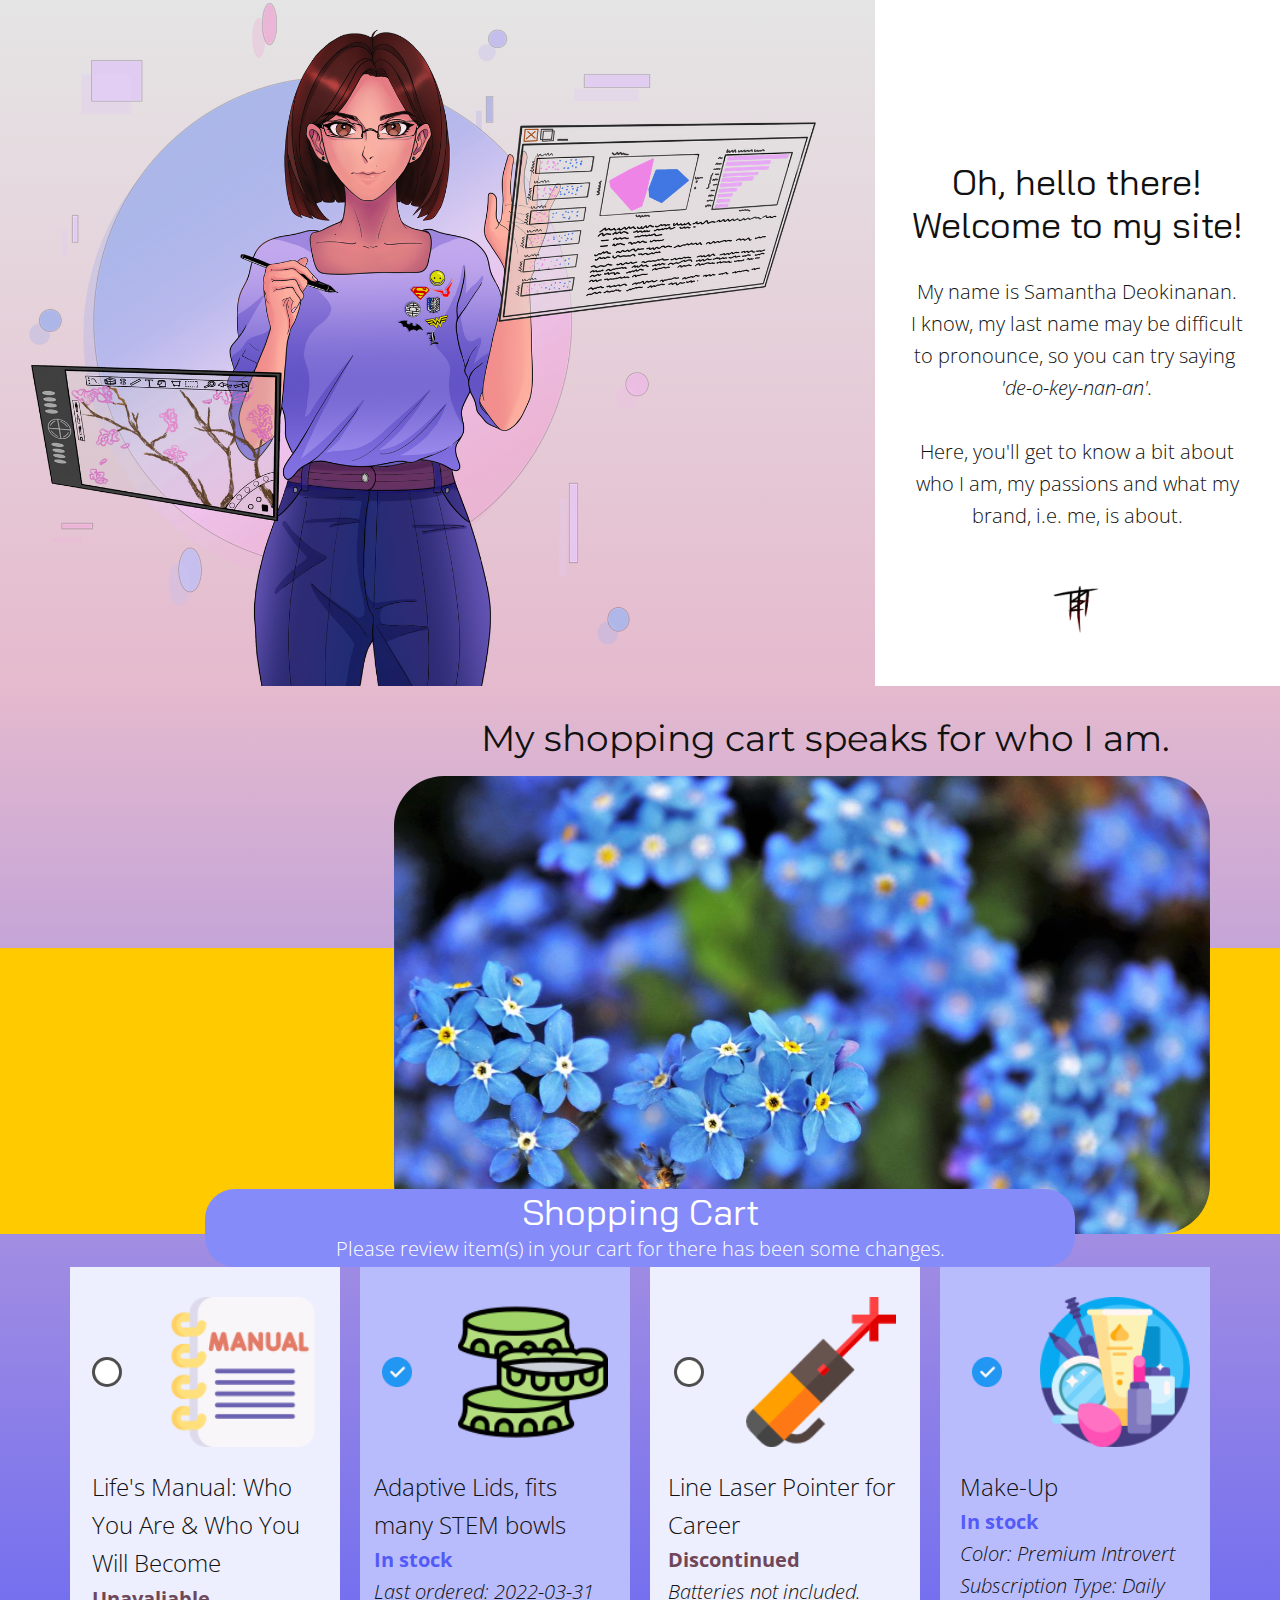
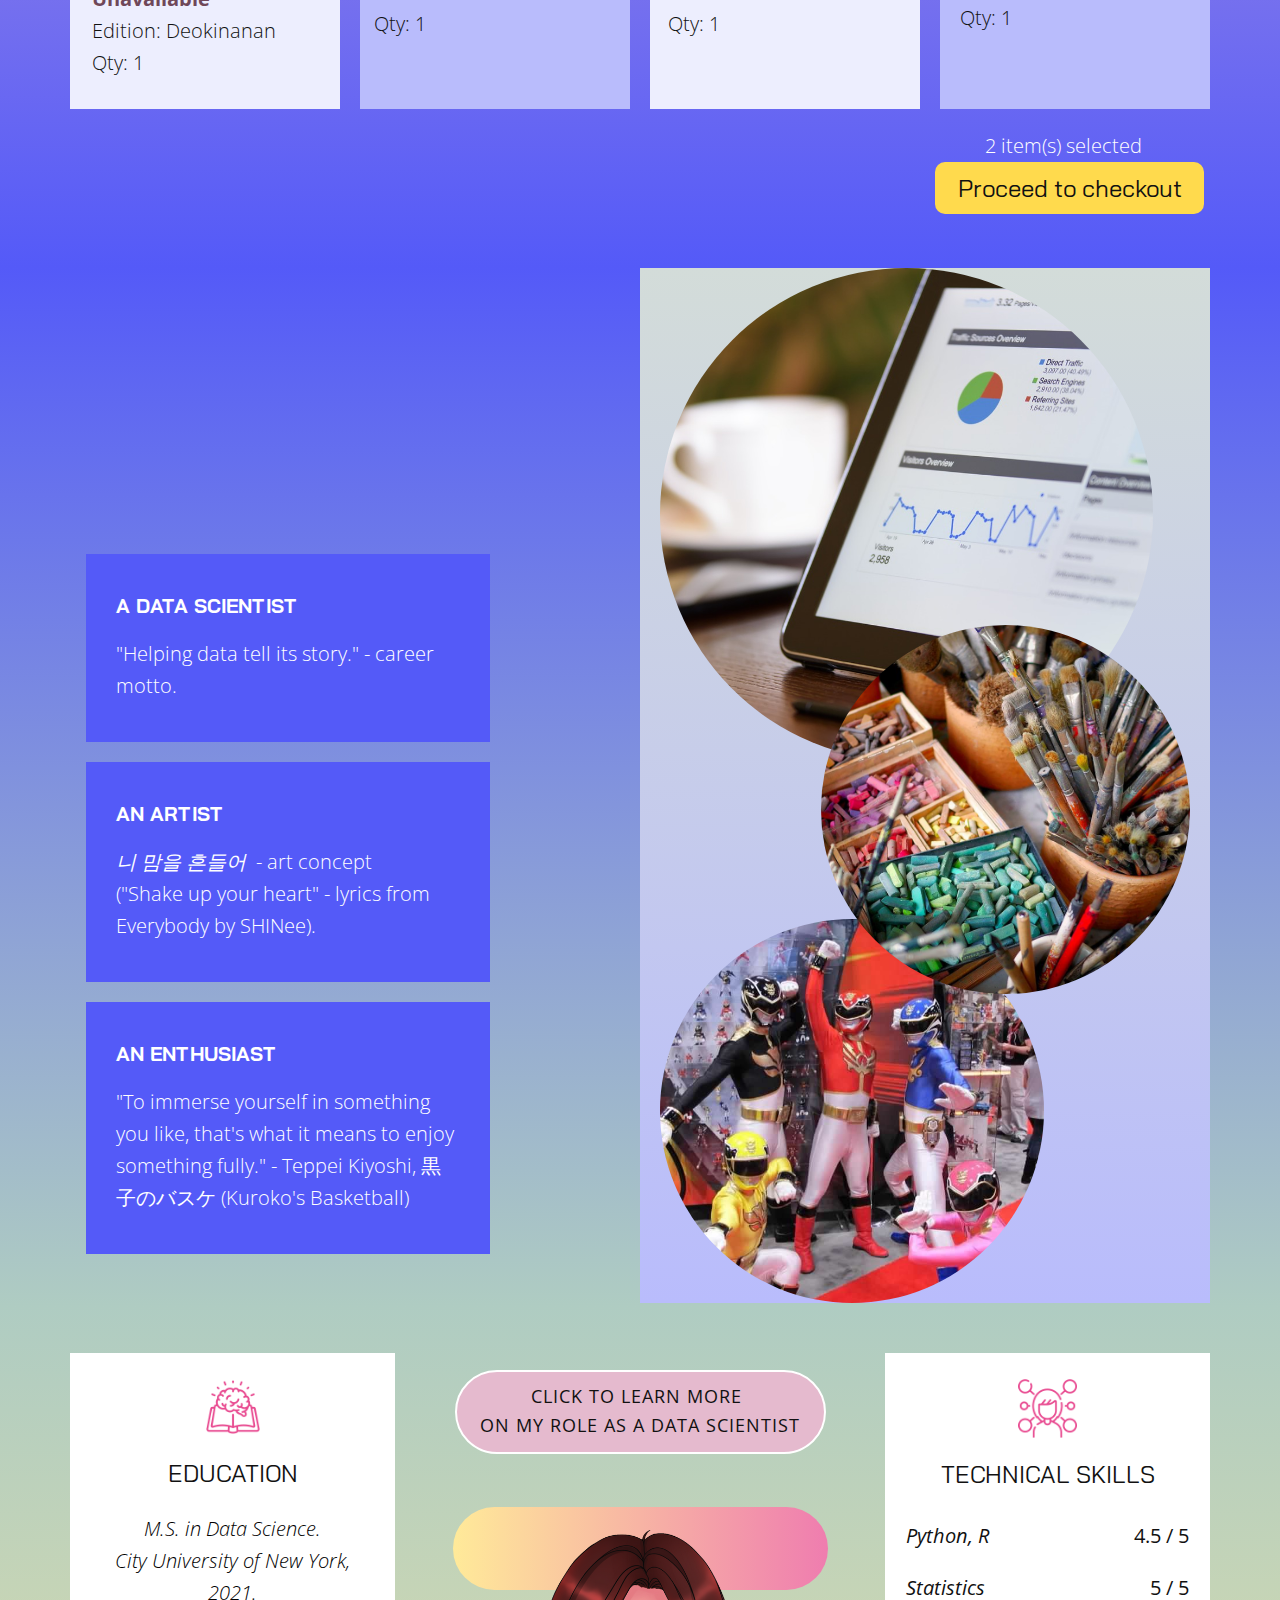
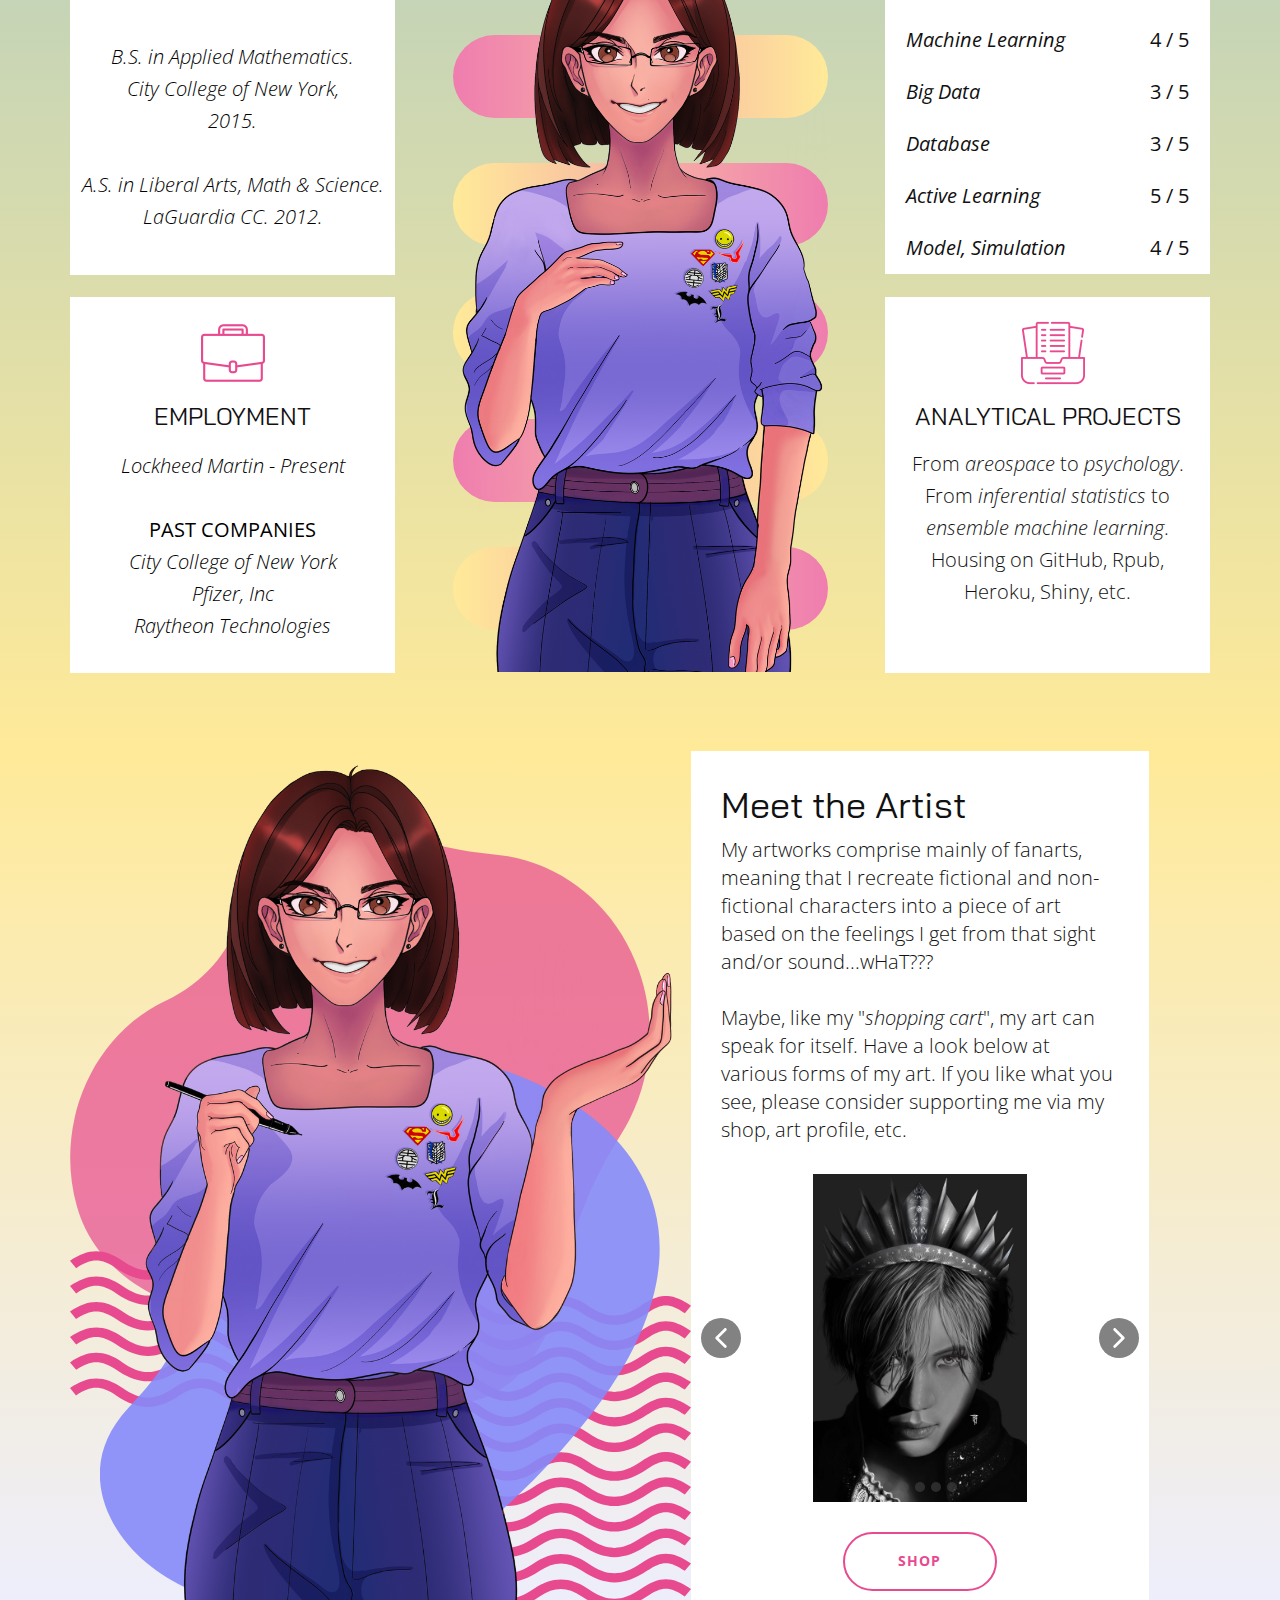
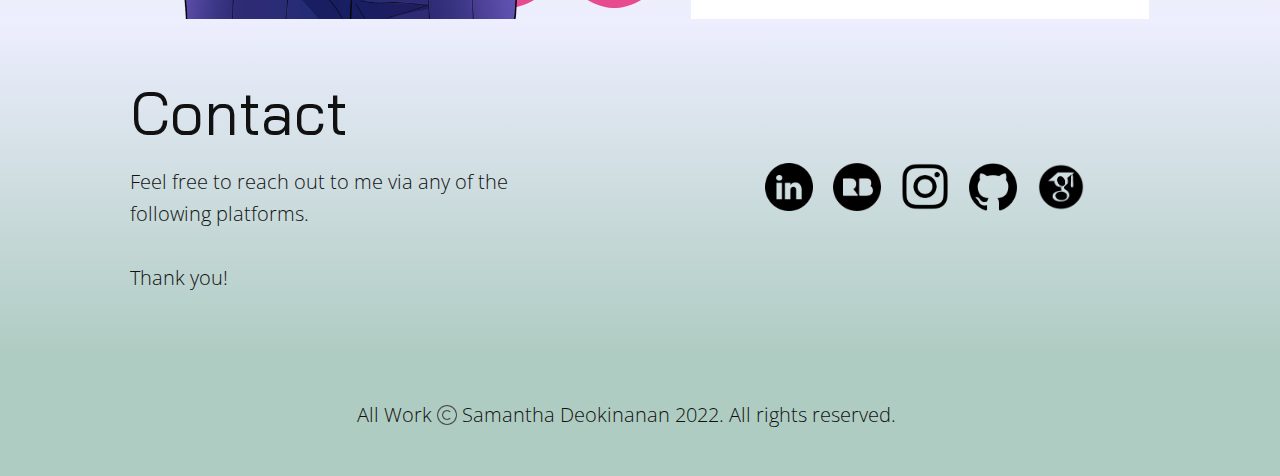
==== commit 6cbed3f6: "updated files" ====
--- a/Home.html
+++ b/Home.html
@@ -68,7 +68,7 @@
         <div class="u-gutter-0 u-layout">
           <div class="u-layout-row">
             <div class="u-container-style u-layout-cell u-palette-2-light-3 u-size-15 u-size-30-md u-layout-cell-1">
-              <div class="u-container-layout u-valign-top-sm u-valign-top-xs u-container-layout-2"><span class="u-align-right u-file-icon u-icon u-icon-1"><img src="images/manual.png" alt=""></span><span class="u-align-left u-file-icon u-grey-70 u-icon u-icon-circle u-icon-2"><img src="images/3.png" alt=""></span>
+              <div class="u-container-layout u-valign-top-sm u-valign-top-xs u-container-layout-2"><span class="u-align-right u-file-icon u-icon u-icon-1"><img src="images/manual.png" alt=""></span><span class="u-align-left u-file-icon u-grey-70 u-icon u-icon-circle u-icon-2"><img src="images/1.png" alt=""></span>
                 <p class="u-text u-text-4">
                   <span style="font-size: 1.5rem;">Life's Manual: Who You Are &amp; Who You Will Become<br>
                   </span>
@@ -78,7 +78,7 @@
               </div>
             </div>
             <div class="u-container-style u-layout-cell u-palette-2-light-2 u-size-15 u-size-30-md u-layout-cell-2">
-              <div class="u-container-layout u-container-layout-3"><span class="u-file-icon u-icon u-icon-3"><img src="images/lids.png" alt=""></span><span class="u-file-icon u-icon u-icon-4"><img src="images/checked_circle.png" alt=""></span>
+              <div class="u-container-layout u-container-layout-3"><span class="u-file-icon u-icon u-icon-3"><img src="images/lids.png" alt=""></span><span class="u-file-icon u-icon u-icon-4"><img src="images/circle_checked.png" alt=""></span>
                 <p class="u-text u-text-5">
                   <span style="font-size: 24px;" class="u-text-palette-1-dark-2">
                     <font color="#111111">Adaptive Lids, fits many STEM bowls</font>
@@ -93,7 +93,7 @@
               </div>
             </div>
             <div class="u-container-style u-layout-cell u-palette-2-light-3 u-size-15 u-size-30-md u-layout-cell-3">
-              <div class="u-container-layout u-container-layout-4"><span class="u-file-icon u-icon u-icon-5"><img src="images/laser.png" alt=""></span><span class="u-file-icon u-grey-70 u-icon u-icon-circle u-icon-6"><img src="images/3.png" alt=""></span>
+              <div class="u-container-layout u-container-layout-4"><span class="u-file-icon u-icon u-icon-5"><img src="images/laser.png" alt=""></span><span class="u-file-icon u-grey-70 u-icon u-icon-circle u-icon-6"><img src="images/1.png" alt=""></span>
                 <p class="u-text u-text-6">
                   <span style="font-size: 24px;" class="u-text-palette-1-dark-2">
                     <font color="#111111">Line Laser Pointer for Career</font>
@@ -108,7 +108,7 @@
               </div>
             </div>
             <div class="u-container-style u-layout-cell u-palette-2-light-2 u-size-15 u-size-30-md u-layout-cell-4">
-              <div class="u-container-layout u-container-layout-5"><span class="u-align-right u-file-icon u-icon u-icon-7"><img src="images/makeup.png" alt=""></span><span class="u-file-icon u-icon u-icon-8"><img src="images/checked_circle.png" alt=""></span>
+              <div class="u-container-layout u-container-layout-5"><span class="u-align-right u-file-icon u-icon u-icon-7"><img src="images/makeup.png" alt=""></span><span class="u-file-icon u-icon u-icon-8"><img src="images/circle_checked.png" alt=""></span>
                 <p class="u-align-left u-text u-text-7">
                   <span style="font-size: 24px;" class="u-text-palette-1-dark-2">
                     <font color="#111111">Make-Up</font>
@@ -181,7 +181,7 @@
           <div class="u-gutter-0 u-layout">
             <div class="u-layout-row">
               <div class="u-container-style u-layout-cell u-size-60 u-white u-layout-cell-1">
-                <div class="u-container-layout u-container-layout-1"><span class="u-file-icon u-icon u-spacing-18 u-text-palette-1-base u-icon-1"><img src="images/1.png" alt=""></span>
+                <div class="u-container-layout u-container-layout-1"><span class="u-file-icon u-icon u-spacing-18 u-text-palette-1-base u-icon-1"><img src="images/2.png" alt=""></span>
                   <h4 class="u-align-center u-text u-text-1">EDUCATION</h4>
                   <p class="u-align-center u-text u-text-black u-text-2">M.S. in Data Science.<br>City University of New York,<br>2021.<br>
                     <br>B.S. in Applied Mathematics.<br>City College of New York,<br>2015.<br>
@@ -196,13 +196,13 @@
           <div class="u-gutter-0 u-layout">
             <div class="u-layout-row">
               <div class="u-container-style u-layout-cell u-size-60 u-white u-layout-cell-2">
-                <div class="u-container-layout u-container-layout-2"><span class="u-align-center u-file-icon u-icon u-icon-rectangle u-spacing-18 u-text-palette-1-base u-icon-2"><img src="images/5.png" alt=""></span>
+                <div class="u-container-layout u-container-layout-2"><span class="u-align-center u-file-icon u-icon u-icon-rectangle u-spacing-18 u-text-palette-1-base u-icon-2"><img src="images/3.png" alt=""></span>
                   <h4 class="u-align-center u-text u-text-3">TECHNICAL SKILLS</h4>
                   <div class="u-expanded-width-md u-expanded-width-sm u-expanded-width-xs u-table u-table-responsive u-table-1">
                     <table class="u-table-entity">
                       <colgroup>
-                        <col width="75.45%">
-                        <col width="24.55%">
+                        <col width="74.35%">
+                        <col width="25.65%">
                       </colgroup>
                       <tbody class="u-align-left u-table-body u-table-body-1">
                         <tr style="height: 45px;">
@@ -273,7 +273,7 @@
           <div class="u-gutter-0 u-layout">
             <div class="u-layout-row">
               <div class="u-container-style u-layout-cell u-size-60 u-white u-layout-cell-3">
-                <div class="u-container-layout u-container-layout-9"><span class="u-file-icon u-icon u-text-palette-1-base u-icon-3"><img src="images/6.png" alt=""></span>
+                <div class="u-container-layout u-container-layout-9"><span class="u-file-icon u-icon u-text-palette-1-base u-icon-3"><img src="images/4.png" alt=""></span>
                   <h4 class="u-align-center u-text u-text-4">ANALYTICAL PROJECTS</h4>
                   <p class="u-align-center u-text u-text-5">From <i>areospace</i> to <i>psychology</i>.<br>From <i>inferential statistics</i> to <i>ensemble machine learning</i>.<br>Housing on GitHub, Rpub, Heroku, Shiny, etc.<br>
                   </p>
@@ -286,7 +286,7 @@
           <div class="u-gutter-0 u-layout">
             <div class="u-layout-row">
               <div class="u-container-style u-layout-cell u-size-60 u-white u-layout-cell-4">
-                <div class="u-container-layout u-container-layout-10"><span class="u-file-icon u-icon u-text-palette-1-base u-icon-4"><img src="images/7.png" alt=""></span>
+                <div class="u-container-layout u-container-layout-10"><span class="u-file-icon u-icon u-text-palette-1-base u-icon-4"><img src="images/5.png" alt=""></span>
                   <h4 class="u-align-center u-text u-text-6">EMPLOYMENT</h4>
                   <p class="u-align-center u-text u-text-black u-text-7">Lockheed Martin - Present<br>
                     <br>
@@ -470,7 +470,7 @@
       </div>
     </section>
     <section class="u-clearfix u-gradient u-section-6" id="sec-2b53">
-      <div class="u-clearfix u-sheet u-valign-middle-lg u-valign-middle-md u-valign-middle-xl u-sheet-1">
+      <div class="u-clearfix u-sheet u-valign-middle u-sheet-1">
         <div class="u-clearfix u-expanded-width u-layout-wrap u-layout-wrap-1">
           <div class="u-gutter-0 u-layout">
             <div class="u-layout-row">
@@ -485,13 +485,13 @@
               <div class="u-align-left-sm u-align-left-xs u-align-right-lg u-align-right-md u-align-right-xl u-container-style u-layout-cell u-right-cell u-size-30 u-layout-cell-2">
                 <div class="u-container-layout u-valign-middle u-container-layout-2">
                   <div class="u-social-icons u-spacing-20 u-social-icons-1">
-                    <a class="u-social-url" target="_blank" data-type="Custom" title="LinkedIn" href="https://www.linkedin.com/in/samantha-deokinanan-35766295/"><span class="u-icon u-social-custom u-social-icon u-icon-1"><svg class="u-svg-link" preserveAspectRatio="xMidYMin slice" viewBox="0 0 512 512" style=""><use xmlns:xlink="http://www.w3.org/1999/xlink" xlink:href="#svg-2804"></use></svg><svg class="u-svg-content" viewBox="0 0 512 512" id="svg-2804"><path d="m256 0c-141.363281 0-256 114.636719-256 256s114.636719 256 256 256 256-114.636719 256-256-114.636719-256-256-256zm-74.390625 387h-62.347656v-187.574219h62.347656zm-31.171875-213.1875h-.40625c-20.921875 0-34.453125-14.402344-34.453125-32.402344 0-18.40625 13.945313-32.410156 35.273437-32.410156 21.328126 0 34.453126 14.003906 34.859376 32.410156 0 18-13.53125 32.402344-35.273438 32.402344zm255.984375 213.1875h-62.339844v-100.347656c0-25.21875-9.027343-42.417969-31.585937-42.417969-17.222656 0-27.480469 11.601563-31.988282 22.800781-1.648437 4.007813-2.050781 9.609375-2.050781 15.214844v104.75h-62.34375s.816407-169.976562 0-187.574219h62.34375v26.558594c8.285157-12.78125 23.109375-30.960937 56.1875-30.960937 41.019531 0 71.777344 26.808593 71.777344 84.421874zm0 0"></path></svg></span>
-                    </a>
-                    <a class="u-social-url" title="RedBubble" target="_blank" href="https://www.redbubble.com/people/greeneyefirefly/shop"><span class="u-file-icon u-icon u-social-facebook u-social-icon u-icon-2"><img src="images/redbubble.png" alt=""></span>
-                    </a>
-                    <a class="u-social-url" title="GitHub" target="_blank" href="https://github.com/greeneyefirefly"><span class="u-file-icon u-icon u-social-icon u-social-twitter u-icon-3"><img src="images/github.png" alt=""></span>
-                    </a>
-                    <a class="u-social-url" title="Instagram" target="_blank" href="https://www.instagram.com/sam13hope_life/"><span class="u-icon u-social-icon u-social-instagram u-icon-4"><svg class="u-svg-link" preserveAspectRatio="xMidYMin slice" viewBox="0 0 512 512" style=""><use xmlns:xlink="http://www.w3.org/1999/xlink" xlink:href="#svg-ddc9"></use></svg><svg class="u-svg-content" viewBox="0 0 512 512" id="svg-ddc9"><path d="m305 256c0 27.0625-21.9375 49-49 49s-49-21.9375-49-49 21.9375-49 49-49 49 21.9375 49 49zm0 0"></path><path d="m370.59375 169.304688c-2.355469-6.382813-6.113281-12.160157-10.996094-16.902344-4.742187-4.882813-10.515625-8.640625-16.902344-10.996094-5.179687-2.011719-12.960937-4.40625-27.292968-5.058594-15.503906-.707031-20.152344-.859375-59.402344-.859375-39.253906 0-43.902344.148438-59.402344.855469-14.332031.65625-22.117187 3.050781-27.292968 5.0625-6.386719 2.355469-12.164063 6.113281-16.902344 10.996094-4.882813 4.742187-8.640625 10.515625-11 16.902344-2.011719 5.179687-4.40625 12.964843-5.058594 27.296874-.707031 15.5-.859375 20.148438-.859375 59.402344 0 39.25.152344 43.898438.859375 59.402344.652344 14.332031 3.046875 22.113281 5.058594 27.292969 2.359375 6.386719 6.113281 12.160156 10.996094 16.902343 4.742187 4.882813 10.515624 8.640626 16.902343 10.996094 5.179688 2.015625 12.964844 4.410156 27.296875 5.0625 15.5.707032 20.144532.855469 59.398438.855469 39.257812 0 43.90625-.148437 59.402344-.855469 14.332031-.652344 22.117187-3.046875 27.296874-5.0625 12.820313-4.945312 22.953126-15.078125 27.898438-27.898437 2.011719-5.179688 4.40625-12.960938 5.0625-27.292969.707031-15.503906.855469-20.152344.855469-59.402344 0-39.253906-.148438-43.902344-.855469-59.402344-.652344-14.332031-3.046875-22.117187-5.0625-27.296874zm-114.59375 162.179687c-41.691406 0-75.488281-33.792969-75.488281-75.484375s33.796875-75.484375 75.488281-75.484375c41.6875 0 75.484375 33.792969 75.484375 75.484375s-33.796875 75.484375-75.484375 75.484375zm78.46875-136.3125c-9.742188 0-17.640625-7.898437-17.640625-17.640625s7.898437-17.640625 17.640625-17.640625 17.640625 7.898437 17.640625 17.640625c-.003906 9.742188-7.898437 17.640625-17.640625 17.640625zm0 0"></path><path d="m256 0c-141.363281 0-256 114.636719-256 256s114.636719 256 256 256 256-114.636719 256-256-114.636719-256-256-256zm146.113281 316.605469c-.710937 15.648437-3.199219 26.332031-6.832031 35.683593-7.636719 19.746094-23.246094 35.355469-42.992188 42.992188-9.347656 3.632812-20.035156 6.117188-35.679687 6.832031-15.675781.714844-20.683594.886719-60.605469.886719-39.925781 0-44.929687-.171875-60.609375-.886719-15.644531-.714843-26.332031-3.199219-35.679687-6.832031-9.8125-3.691406-18.695313-9.476562-26.039063-16.957031-7.476562-7.339844-13.261719-16.226563-16.953125-26.035157-3.632812-9.347656-6.121094-20.035156-6.832031-35.679687-.722656-15.679687-.890625-20.6875-.890625-60.609375s.167969-44.929688.886719-60.605469c.710937-15.648437 3.195312-26.332031 6.828125-35.683593 3.691406-9.808594 9.480468-18.695313 16.960937-26.035157 7.339844-7.480469 16.226563-13.265625 26.035157-16.957031 9.351562-3.632812 20.035156-6.117188 35.683593-6.832031 15.675781-.714844 20.683594-.886719 60.605469-.886719s44.929688.171875 60.605469.890625c15.648437.710937 26.332031 3.195313 35.683593 6.824219 9.808594 3.691406 18.695313 9.480468 26.039063 16.960937 7.476563 7.34375 13.265625 16.226563 16.953125 26.035157 3.636719 9.351562 6.121094 20.035156 6.835938 35.683593.714843 15.675781.882812 20.683594.882812 60.605469s-.167969 44.929688-.886719 60.605469zm0 0"></path></svg></span>
+                    <a class="u-social-url" target="_blank" data-type="Custom" title="LinkedIn" href="https://www.linkedin.com/in/samantha-deokinanan-35766295/"><span class="u-file-icon u-icon u-social-custom u-social-icon u-icon-1"><img src="images/linkedin.png" alt=""></span>
+                    </a>
+                    <a class="u-social-url" title="Redbubble" target="_blank" href="https://www.redbubble.com/people/greeneyefirefly/shop"><span class="u-file-icon u-icon u-social-custom u-social-icon u-icon-2"><img src="images/redbubble.png" alt=""></span>
+                    </a>
+                    <a class="u-social-url" target="_blank" data-type="Custom" title="Instagram" href="https://www.instagram.com/sam13hope_life/"><span class="u-file-icon u-icon u-social-custom u-social-icon u-icon-3"><img src="images/instagram.png" alt=""></span>
+                    </a>
+                    <a class="u-social-url" title="GitHub" target="_blank" href="https://github.com/greeneyefirefly"><span class="u-file-icon u-icon u-social-custom u-social-icon u-icon-4"><img src="images/github.png" alt=""></span>
                     </a>
                     <a class="u-social-url" target="_blank" data-type="Custom" title="Google Scholar" href="https://scholar.google.com/scholar?q=author:%22Deokinanan%20Samantha%22"><span class="u-file-icon u-icon u-social-custom u-social-icon u-icon-5"><img src="images/google_scholar.png" alt=""></span>
                     </a>
@@ -506,7 +506,7 @@
     
     
     <footer class="u-align-center u-clearfix u-footer u-palette-5-light-1 u-footer" id="sec-5185"><div class="u-align-left u-clearfix u-sheet u-valign-middle u-sheet-1">
-        <p class="u-align-center-xs u-text u-text-1">All Work&nbsp;<span class="u-file-icon u-icon u-text-grey-70 u-icon-1"><img src="images/9.png" alt=""></span> Samantha Deokinanan 2022. All rights reserved.
+        <p class="u-align-center-xs u-text u-text-1">All Work&nbsp;<span class="u-file-icon u-icon u-text-grey-70 u-icon-1"><img src="images/6.png" alt=""></span> Samantha Deokinanan 2022. All rights reserved.
         </p>
       </div></footer>
   
--- a/Home.css
+++ b/Home.css
@@ -1078,7 +1078,7 @@
 }
 
 .u-section-4 .u-layout-cell-1 {
-  min-height: 586px;
+  min-height: 554px;
   background-image: none;
 }
 
@@ -1108,7 +1108,7 @@
 
 .u-section-4 .u-layout-wrap-2 {
   width: 325px;
-  margin: -554px 0 0 auto;
+  margin: -522px 0 0 auto;
 }
 
 .u-section-4 .u-layout-cell-2 {
@@ -2036,11 +2036,12 @@
 }
 
 .u-section-6 .u-sheet-1 {
-  min-height: 356px;
+  min-height: 334px;
 }
 
 .u-section-6 .u-layout-wrap-1 {
-  margin: 60px auto 60px 0;
+  margin-top: 30px;
+  margin-bottom: 30px;
 }
 
 .u-section-6 .u-layout-cell-1 {
@@ -2076,8 +2077,7 @@
 }
 
 .u-section-6 .u-icon-1 {
-  height: 100%;
-  color: rgb(0, 0, 0) !important;
+  height: 48px;
 }
 
 .u-section-6 .u-icon-2 {
@@ -2089,7 +2089,7 @@
 }
 
 .u-section-6 .u-icon-4 {
-  color: rgb(0, 0, 0) !important;
+  height: 48px;
 }
 
 .u-section-6 .u-icon-5 {
@@ -2098,12 +2098,7 @@
 
 @media (max-width: 1199px) {
   .u-section-6 .u-sheet-1 {
-    min-height: 315px;
-  }
-
-  .u-section-6 .u-layout-wrap-1 {
-    margin-right: initial;
-    margin-left: initial;
+    min-height: 293px;
   }
 
   .u-section-6 .u-layout-cell-1 {
@@ -2114,11 +2109,15 @@
     min-height: 195px;
   }
 
+  .u-section-6 .u-icon-1 {
+    color: rgb(0, 0, 0) !important;
+  }
+
   .u-section-6 .u-icon-2 {
     color: rgb(0, 0, 0) !important;
   }
 
-  .u-section-6 .u-icon-3 {
+  .u-section-6 .u-icon-4 {
     color: rgb(0, 0, 0) !important;
   }
 }
@@ -2152,16 +2151,6 @@
     min-height: 517px;
   }
 
-  .u-section-6 .u-layout-wrap-1 {
-    margin-top: 75px;
-    margin-right: initial;
-    margin-left: initial;
-  }
-
-  .u-section-6 .u-layout-cell-1 {
-    min-height: 191px;
-  }
-
   .u-section-6 .u-container-layout-1 {
     padding-left: 10px;
     padding-right: 10px;
@@ -2186,10 +2175,6 @@
     min-height: 428px;
   }
 
-  .u-section-6 .u-layout-cell-1 {
-    min-height: 212px;
-  }
-
   .u-section-6 .u-layout-cell-2 {
     min-height: 120px;
   }
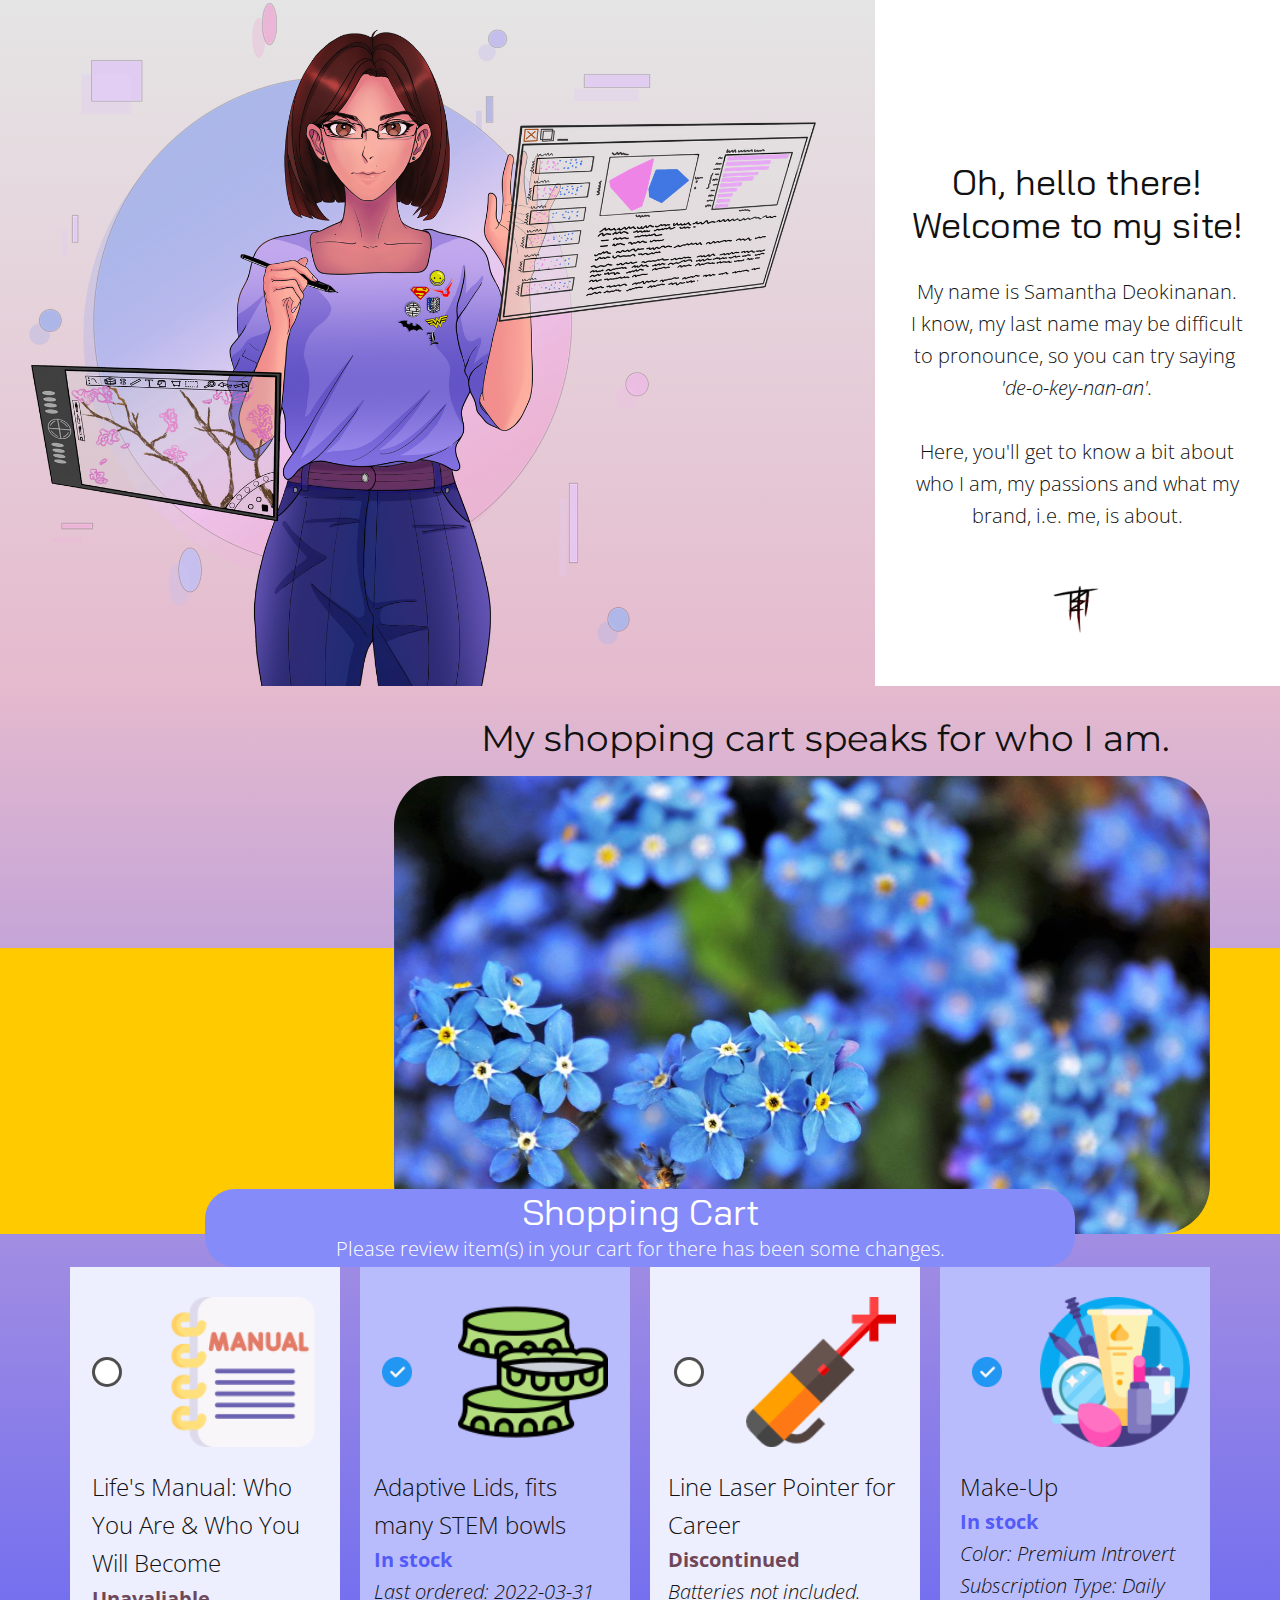
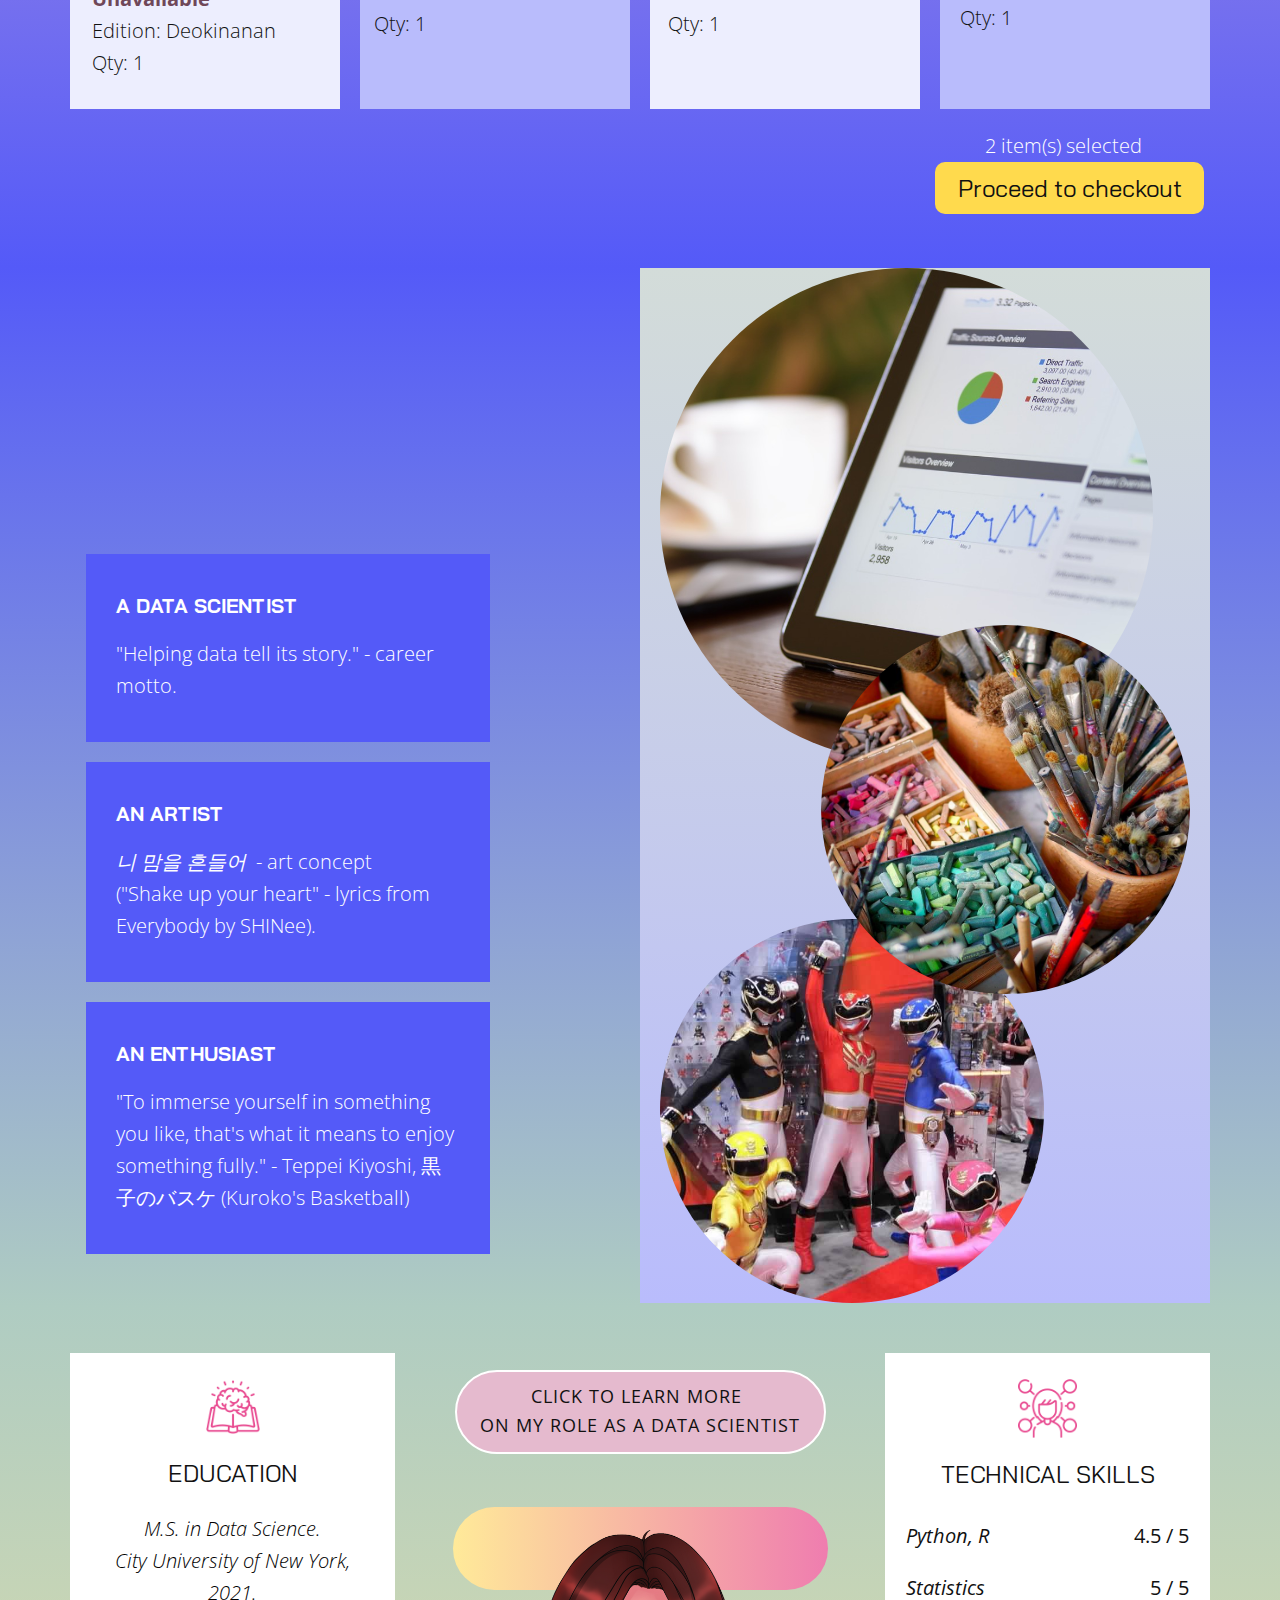
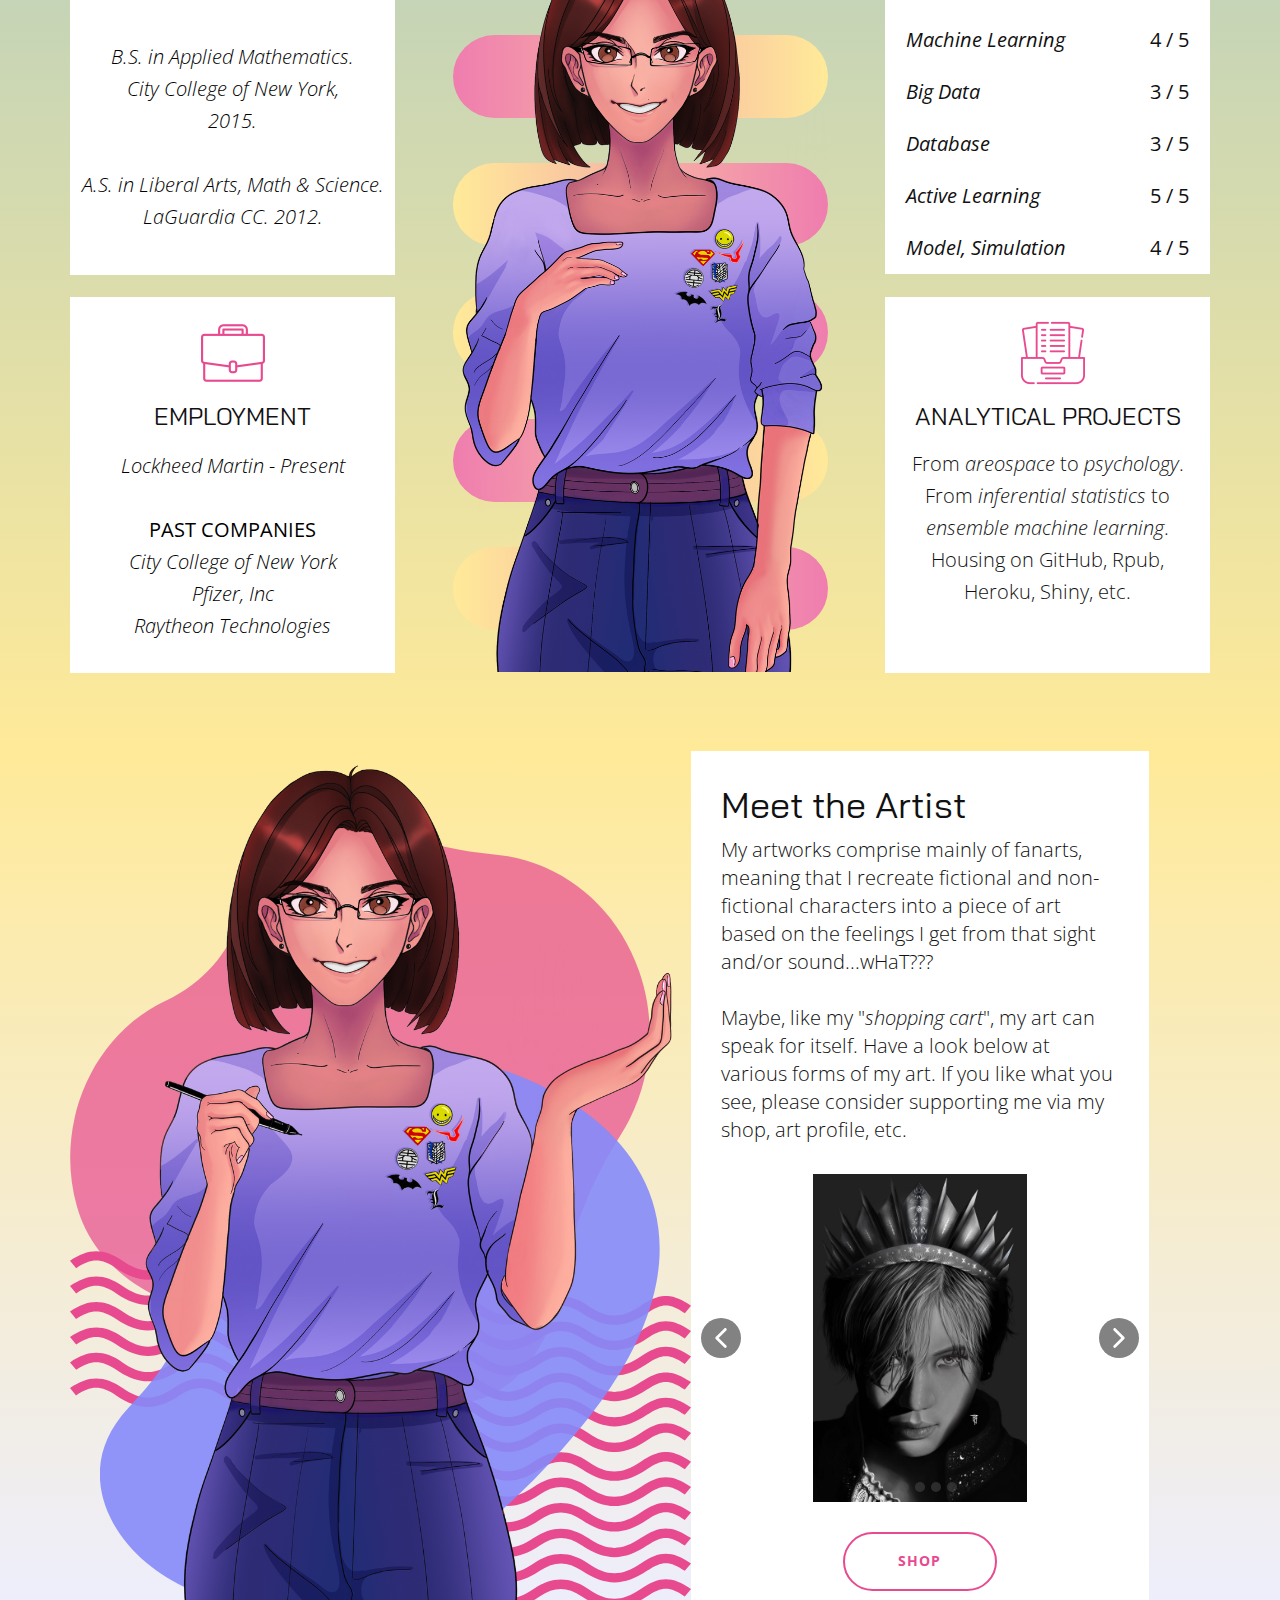
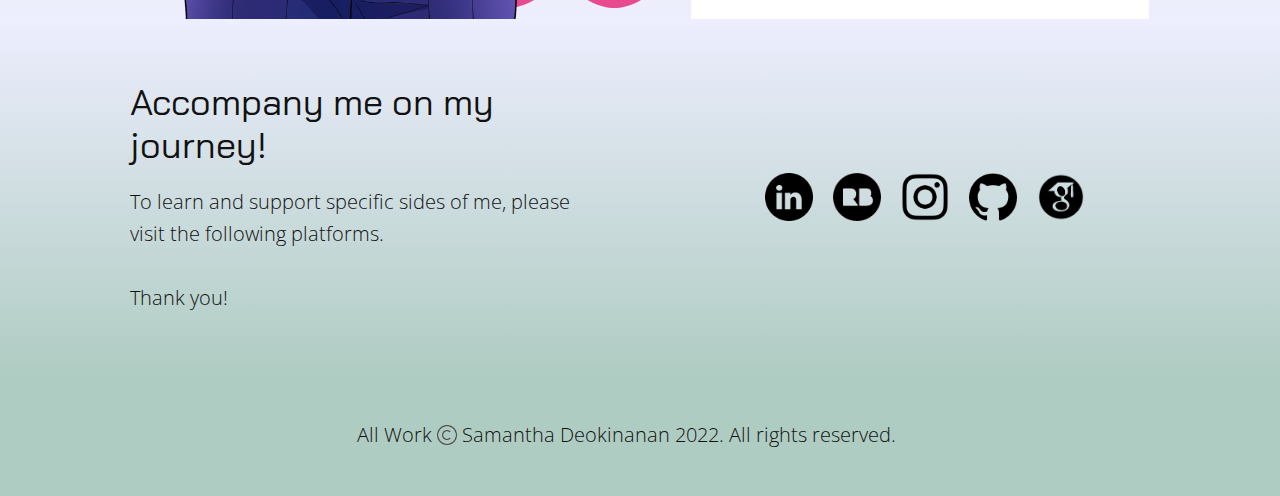
==== commit 3964e051: "Update Home.html" ====
--- a/Home.html
+++ b/Home.html
@@ -476,8 +476,8 @@
             <div class="u-layout-row">
               <div class="u-align-left u-container-style u-layout-cell u-left-cell u-size-30 u-layout-cell-1">
                 <div class="u-container-layout u-container-layout-1">
-                  <h2 class="u-text u-text-default u-text-1">Contact</h2>
-                  <p class="u-text u-text-2">Feel free to reach out to me via any of the following platforms.<br>
+                  <h3 class="u-text u-text-default u-text-1">Accompany me on my journey!</h3>
+                  <p class="u-text u-text-2">To learn and support specific sides of me, please visit the following platforms. <br>
                     <br>Thank you!
                   </p>
                 </div>
@@ -510,4 +510,4 @@
         </p>
       </div></footer>
   
-</body></html>+</body></html>
